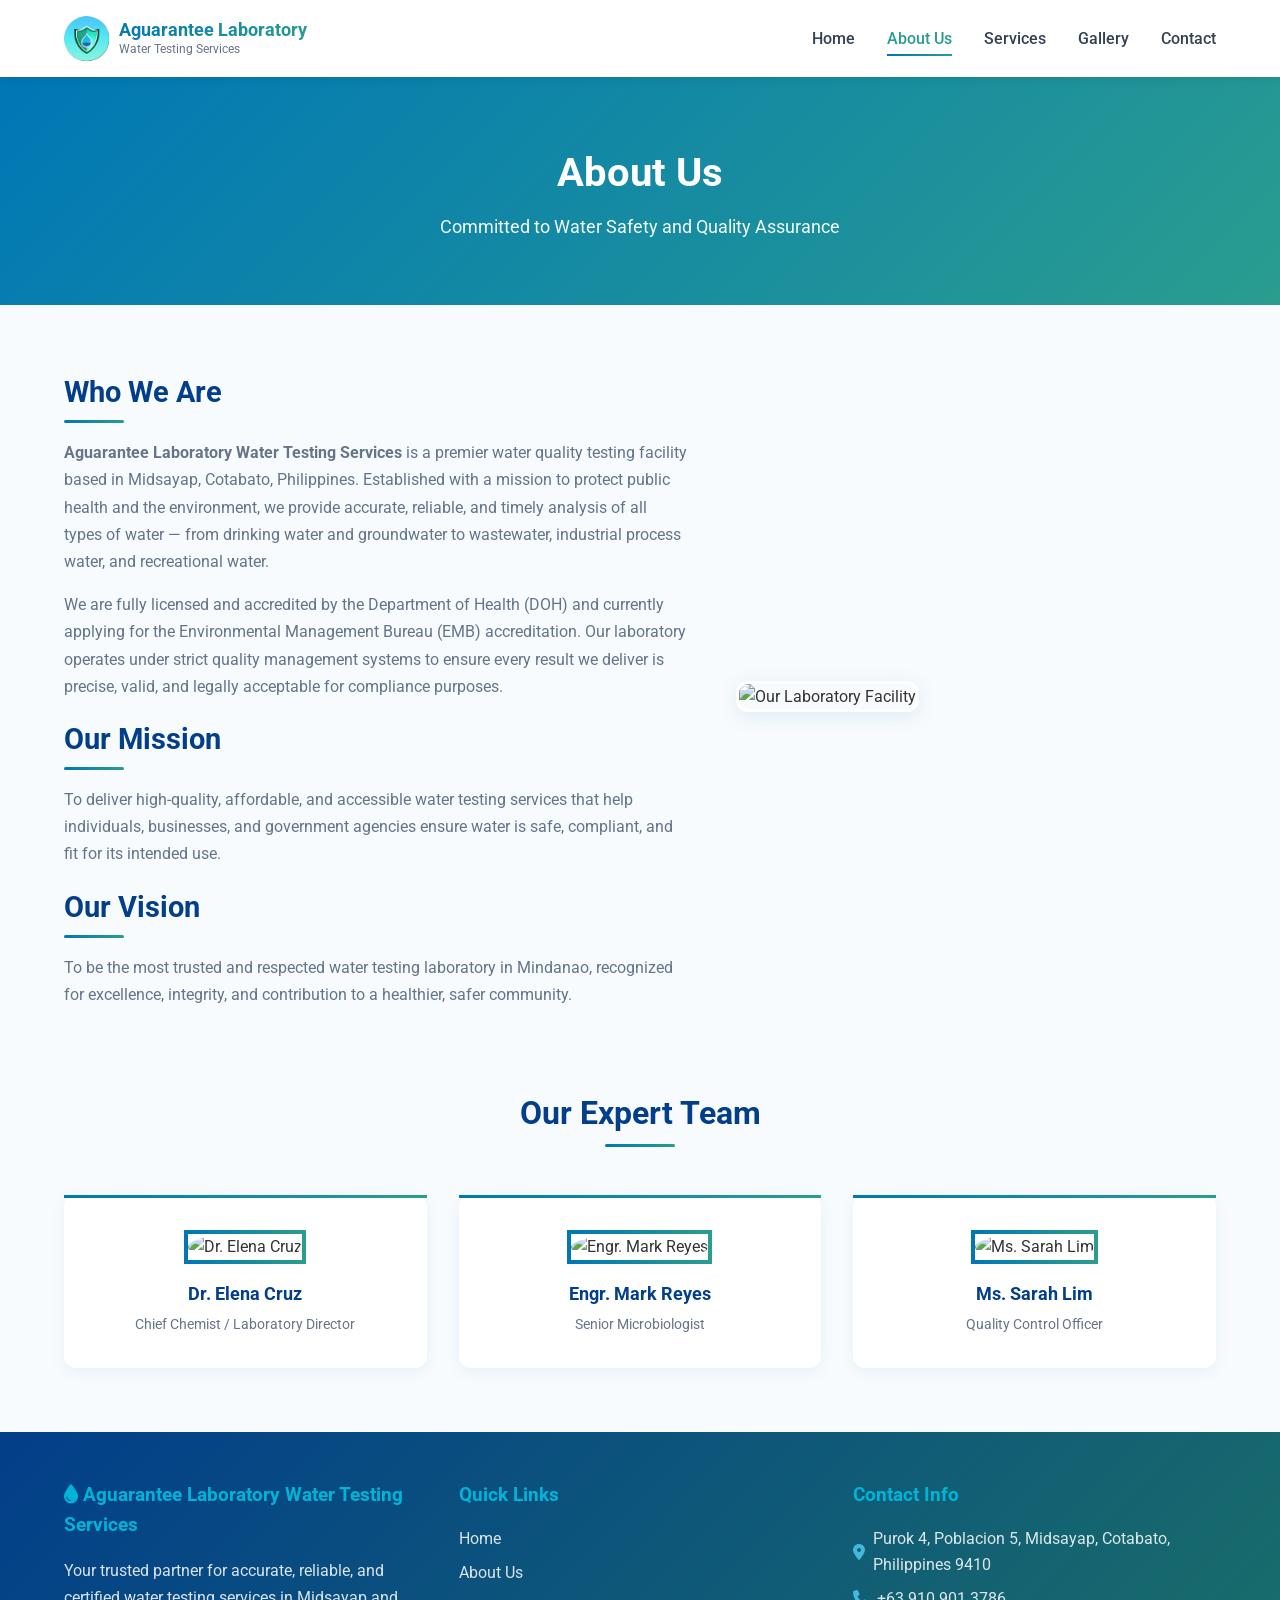
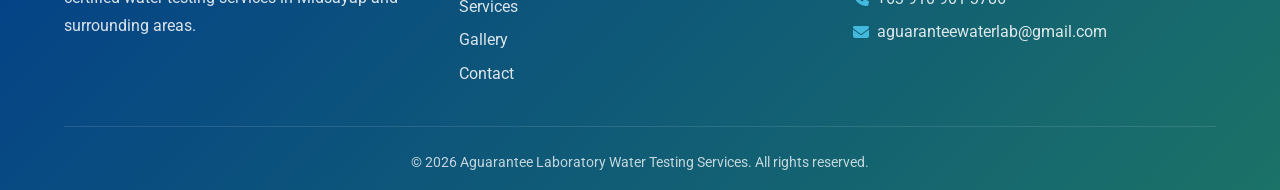
==== about.html @ 8070e8ae "Update about.html" ====
<!DOCTYPE html>
<html lang="en">
<head>
    <meta charset="UTF-8">
    <meta name="viewport" content="width=device-width, initial-scale=1.0">
    <title>About Us | Aguarantee Laboratory</title>
    <link rel="stylesheet" href="style.css">
    <link href="https://fonts.googleapis.com/css2?family=Roboto:wght@300;400;500;700&display=swap" rel="stylesheet">
    <link rel="stylesheet" href="https://cdnjs.cloudflare.com/ajax/libs/font-awesome/6.4.0/css/all.min.css">
    <style>
        /* ===== EXTRA STYLING TO MATCH BLUE + GREEN THEME ===== */
        .about-content {
            padding: 4rem 0;
            background: #f8fbfd;
        }
        .about-grid {
            display: grid;
            grid-template-columns: 1.3fr 1fr;
            gap: 3rem;
            align-items: center;
            margin-bottom: 4rem;
        }
        .about-text h2 {
            font-size: 1.8rem;
            color: var(--dark-blue);
            margin-bottom: 1rem;
            position: relative;
            padding-bottom: 0.5rem;
        }
        .about-text h2::after {
            content: '';
            position: absolute;
            bottom: 0;
            left: 0;
            width: 60px;
            height: 3px;
            background: linear-gradient(to right, var(--primary-blue), var(--green));
            border-radius: 2px;
        }
        .about-text p {
            color: var(--gray);
            margin-bottom: 1rem;
            line-height: 1.7;
            font-size: 1rem;
        }
        .about-image img {
            width: 100%;
            border-radius: 12px;
            box-shadow: 0 4px 20px rgba(0, 119, 182, 0.12);
            border: 3px solid white;
        }
        .section-title {
            text-align: center;
            font-size: 2rem;
            color: var(--dark-blue);
            margin-bottom: 3rem;
            position: relative;
            padding-bottom: 0.5rem;
        }
        .section-title::after {
            content: '';
            position: absolute;
            bottom: 0;
            left: 50%;
            transform: translateX(-50%);
            width: 70px;
            height: 3px;
            background: linear-gradient(to right, var(--primary-blue), var(--green));
            border-radius: 2px;
        }
        .team-grid {
            display: grid;
            grid-template-columns: repeat(auto-fit, minmax(220px, 1fr));
            gap: 2rem;
        }
        .team-member {
            background: white;
            padding: 2rem;
            border-radius: 12px;
            text-align: center;
            box-shadow: 0 4px 15px rgba(0, 119, 182, 0.08);
            border-top: 3px solid;
            border-image: linear-gradient(to right, var(--primary-blue), var(--green)) 1;
            transition: all 0.3s ease;
        }
        .team-member:hover {
            transform: translateY(-5px);
            box-shadow: 0 8px 20px rgba(42, 157, 143, 0.15);
        }
        .team-member img {
            width: 120px;
            height: 120px;
            border-radius: 50%;
            object-fit: cover;
            border: 4px solid;
            border-image: linear-gradient(to right, var(--primary-blue), var(--green)) 1;
            margin-bottom: 1rem;
        }
        .team-member h3 {
            color: var(--dark-blue);
            font-size: 1.1rem;
            margin-bottom: 0.3rem;
        }
        .team-member p {
            color: var(--gray);
            font-size: 0.9rem;
        }
        .mt-5 {
            margin-top: 3rem;
        }
        /* Responsive */
        @media (max-width: 992px) {
            .about-grid {
                grid-template-columns: 1fr;
            }
        }
    </style>
</head>
<body>
    <!-- Navigation -->
    <nav class="navbar">
        <div class="container">
            <!-- ✅ LOGO: IMAGE + TEXT SIDE-BY-SIDE | FIXED SIZE & ALIGNMENT -->
            <div class="logo">
                <a href="index.html" style="display: flex; align-items: center; text-decoration: none; gap: 10px;">
                    <!-- LOGO IMAGE -->
                    <img 
                        src="images/logo.png" 
                        alt="Aguarantee Laboratory" 
                        style="
                            height: 45px !important; 
                            width: auto !important; 
                            max-width: 110px !important; 
                            object-fit: contain !important; 
                            background: transparent !important; 
                            mix-blend-mode: multiply !important;
                            display: block !important;
                        "
                    >
            
                    <!-- COMPANY NAME -->
                    <div style="display: flex; flex-direction: column; line-height: 1.2;">
                        <h1 style="
                            font-size: 1.1rem; 
                            font-weight: 700; 
                            background: linear-gradient(135deg, var(--primary-blue), var(--green));
                            -webkit-background-clip: text;
                            -webkit-text-fill-color: transparent;
                            background-clip: text;
                            margin: 0; 
                            padding: 0;
                            white-space: nowrap;
                        ">
                            Aguarantee Laboratory
                        </h1>
                        <p style="
                            font-size: 0.78rem; 
                            color: var(--gray); 
                            margin: 0; 
                            padding: 0;
                            white-space: nowrap;
                        ">
                            Water Testing Services
                        </p>
                    </div>
                </a>
            </div>

            <ul class="nav-links">
                <li><a href="index.html">Home</a></li>
                <li><a href="about.html" class="active">About Us</a></li>
                <li><a href="services.html">Services</a></li>
                <li><a href="gallery.html">Gallery</a></li>
                <li><a href="contact.html">Contact</a></li>
            </ul>

            <div class="menu-toggle" id="mobile-menu">
                <i class="fas fa-bars"></i>
            </div>
        </div>
    </nav>

    <!-- Page Header -->
    <section class="page-header">
        <div class="container">
            <h1>About Us</h1>
            <p>Committed to Water Safety and Quality Assurance</p>
        </div>
    </section>

    <!-- About Content -->
    <section class="about-content">
        <div class="container">
            <div class="about-grid">
                <div class="about-text">
                    <h2>Who We Are</h2>
                    <p><strong>Aguarantee Laboratory Water Testing Services</strong> is a premier water quality testing facility based in Midsayap, Cotabato, Philippines. Established with a mission to protect public health and the environment, we provide accurate, reliable, and timely analysis of all types of water — from drinking water and groundwater to wastewater, industrial process water, and recreational water.</p>
                    
                    <p>We are fully licensed and accredited by the Department of Health (DOH) and currently applying for the Environmental Management Bureau (EMB) accreditation. Our laboratory operates under strict quality management systems to ensure every result we deliver is precise, valid, and legally acceptable for compliance purposes.</p>

                    <h2>Our Mission</h2>
                    <p>To deliver high-quality, affordable, and accessible water testing services that help individuals, businesses, and government agencies ensure water is safe, compliant, and fit for its intended use.</p>

                    <h2>Our Vision</h2>
                    <p>To be the most trusted and respected water testing laboratory in Mindanao, recognized for excellence, integrity, and contribution to a healthier, safer community.</p>
                </div>
                <div class="about-image">
                    <img src="https://images.unsplash.com/photo-1581091226825-a6a2a5aee158?ixlib=rb-4.0.3&auto=format&fit=crop&w=600&q=80" alt="Our Laboratory Facility" loading="lazy">
                </div>
            </div>

            <div class="team-section mt-5">
                <h2 class="section-title">Our Expert Team</h2>
                <div class="team-grid">
                    <div class="team-member">
                        <img src="https://images.unsplash.com/photo-1556157384-52f1b3100c47?ixlib=rb-4.0.3&auto=format&fit=crop&w=300&q=80" alt="Dr. Elena Cruz" loading="lazy">
                        <h3>Dr. Elena Cruz</h3>
                        <p>Chief Chemist / Laboratory Director</p>
                    </div>
                    <div class="team-member">
                        <img src="https://images.unsplash.com/photo-1507003211169-0a1dd7228f2d?ixlib=rb-4.0.3&auto=format&fit=crop&w=300&q=80" alt="Engr. Mark Reyes" loading="lazy">
                        <h3>Engr. Mark Reyes</h3>
                        <p>Senior Microbiologist</p>
                    </div>
                    <div class="team-member">
                        <img src="https://images.unsplash.com/photo-1573497019940-1c28c88b4f3e?ixlib=rb-4.0.3&auto=format&fit=crop&w=300&q=80" alt="Ms. Sarah Lim" loading="lazy">
                        <h3>Ms. Sarah Lim</h3>
                        <p>Quality Control Officer</p>
                    </div>
                </div>
            </div>
        </div>
    </section>

   <!-- Footer -->
    <footer class="footer">
        <div class="container">
            <div class="footer-grid">
                <div class="footer-about">
                    <h3><i class="fas fa-tint"></i> Aguarantee Laboratory Water Testing Services</h3>
                    <p>Your trusted partner for accurate, reliable, and certified water testing services in Midsayap and surrounding areas.</p>
                </div>
                <div class="footer-links">
                    <h4>Quick Links</h4>
                    <ul>
                        <li><a href="index.html">Home</a></li>
                        <li><a href="about.html" class="active">About Us</a></li>
                        <li><a href="services.html">Services</a></li>
                        <li><a href="gallery.html">Gallery</a></li>
                        <li><a href="contact.html">Contact</a></li>
                    </ul>
                </div>
                <div class="footer-contact">
                    <h4>Contact Info</h4>
                    <p><i class="fas fa-map-marker-alt"></i> Purok 4, Poblacion 5, Midsayap, Cotabato, Philippines 9410</p>
                    <p><i class="fas fa-phone"></i> +63 910 901 3786</p>
                    <p><i class="fas fa-envelope"></i> aguaranteewaterlab@gmail.com</p>
                </div>
            </div>
            <div class="copyright">
                <p>&copy; 2026 Aguarantee Laboratory Water Testing Services. All rights reserved.</p>
            </div>
        </div>
    </footer>

    <script src="script.js"></script>
</body>
</html>
---- style.css ----
/* ===== GLOBAL RESET & BASE ===== */
* {
    margin: 0;
    padding: 0;
    box-sizing: border-box;
    font-family: 'Roboto', sans-serif;
}

body {
    color: #333;
    line-height: 1.6;
    background-color: #f8fbfd;
}

a {
    text-decoration: none;
    color: inherit;
}

ul {
    list-style: none;
}

img {
    max-width: 100%;
    height: auto;
}

.container {
    width: 90%;
    max-width: 1200px;
    margin: 0 auto;
}

/* ===== COLOR THEME: BLUE + GREEN ===== */
:root {
    --primary-blue: #0077B6;    /* Main blue - deep water */
    --light-blue: #00B4D8;      /* Light blue - bright water */
    --dark-blue: #023E8A;       /* Dark blue - header/footer */
    --green: #2A9D8F;           /* Main green - safety/quality */
    --light-green: #4CC9F0;     /* Light green-blue mix */
    --pale-green: #E6F9F5;      /* Very light green background */
    --white: #ffffff;
    --light-gray: #f1f5f9;
    --gray: #64748b;
    --dark-gray: #334155;
}

/* ===== BUTTONS ===== */
.btn {
    display: inline-block;
    padding: 12px 24px;
    border-radius: 6px;
    font-weight: 500;
    text-align: center;
    transition: all 0.3s ease;
    border: none;
    cursor: pointer;
    font-size: 1rem;
}

.btn-primary {
    background: linear-gradient(135deg, var(--primary-blue), var(--green));
    color: var(--white);
}

.btn-primary:hover {
    background: linear-gradient(135deg, var(--dark-blue), #21867a);
    transform: translateY(-2px);
    box-shadow: 0 4px 12px rgba(0, 119, 182, 0.2);
}

.w-100 {
    width: 100%;
}

/* ===== NAVBAR ===== */
.navbar {
    background-color: var(--white);
    box-shadow: 0 2px 10px rgba(0, 0, 0, 0.08);
    position: sticky;
    top: 0;
    z-index: 999;
    padding: 1rem 0;
    transition: all 0.3s ease;
}

.navbar.sticky {
    position: fixed;
    top: 0;
    left: 0;
    right: 0;
    background: rgba(255, 255, 255, 0.95);
    backdrop-filter: blur(10px);
    animation: slideDown 0.3s forwards;
}

@keyframes slideDown {
    from { transform: translateY(-100%); }
    to { transform: translateY(0); }
}

.navbar .container {
    display: flex;
    justify-content: space-between;
    align-items: center;
}

/* ✅ LOGO: IMAGE + TEXT SIDE-BY-SIDE (FIXED) */
.logo {
    display: flex !important;
    align-items: center !important;
}

.logo a {
    display: flex;
    align-items: center;
    text-decoration: none;
    gap: 10px;
}

.logo-img {
    height: 40px !important;
    width: auto !important;
    max-width: 100px !important;
    object-fit: contain !important;
    background: transparent !important;
    mix-blend-mode: multiply !important;
    display: block !important;
}

.logo-text {
    display: flex;
    flex-direction: column;
    line-height: 1.2;
}

.logo-text h1 {
    font-size: 1.1rem;
    font-weight: 700;
    background: linear-gradient(135deg, var(--primary-blue), var(--green));
    -webkit-background-clip: text;
    -webkit-text-fill-color: transparent;
    background-clip: text;
    margin: 0;
    white-space: nowrap;
}

.logo-text p {
    font-size: 0.78rem;
    color: var(--gray);
    margin: 0;
    white-space: nowrap;
}

.nav-links {
    display: flex;
    gap: 2rem;
    align-items: center;
    transition: all 0.3s ease;
}

.nav-links a {
    color: var(--dark-gray);
    font-weight: 500;
    padding: 0.5rem 0;
    position: relative;
    transition: color 0.3s ease;
}

.nav-links a:hover,
.nav-links a.active {
    color: var(--green);
}

.nav-links a::after {
    content: '';
    position: absolute;
    bottom: 0;
    left: 0;
    width: 0%;
    height: 2px;
    background: linear-gradient(to right, var(--primary-blue), var(--green));
    transition: width 0.3s ease;
}

.nav-links a:hover::after,
.nav-links a.active::after {
    width: 100%;
}

.menu-toggle {
    display: none;
    font-size: 1.5rem;
    color: var(--primary-blue);
    cursor: pointer;
}

/* ===== PAGE HEADER ===== */
.page-header {
    background: linear-gradient(135deg, var(--primary-blue), var(--green));
    color: var(--white);
    padding: 4rem 0;
    text-align: center;
}

.page-header h1 {
    font-size: 2.5rem;
    margin-bottom: 0.5rem;
    font-weight: 700;
}

.page-header p {
    font-size: 1.1rem;
    opacity: 0.95;
    max-width: 700px;
    margin: 0 auto;
}

/* ===== CONTACT SECTION ===== */
.contact-content {
    padding: 4rem 0;
}

.contact-grid {
    display: grid;
    grid-template-columns: 1fr 1.3fr;
    gap: 3rem;
    align-items: start;
}

/* Contact Info */
.contact-info h2 {
    font-size: 1.8rem;
    color: var(--dark-blue);
    margin-bottom: 2rem;
    position: relative;
    padding-bottom: 0.5rem;
}

.contact-info h2::after {
    content: '';
    position: absolute;
    bottom: 0;
    left: 0;
    width: 60px;
    height: 3px;
    background: linear-gradient(to right, var(--primary-blue), var(--green));
    border-radius: 2px;
}

.info-item {
    display: flex;
    align-items: flex-start;
    gap: 1rem;
    margin-bottom: 1.5rem;
    padding: 1rem;
    border-radius: 8px;
    background-color: var(--white);
    box-shadow: 0 2px 8px rgba(0,0,0,0.05);
    transition: transform 0.3s ease;
}

.info-item:hover {
    transform: translateX(5px);
    box-shadow: 0 4px 12px rgba(42, 157, 143, 0.12);
}

.info-item i {
    font-size: 1.3rem;
    color: var(--green);
    margin-top: 0.2rem;
}

.info-item h4 {
    font-size: 1rem;
    color: var(--dark-blue);
    margin-bottom: 0.2rem;
}

.info-item p {
    color: var(--gray);
    font-size: 0.95rem;
}

.social-links {
    display: flex;
    gap: 1rem;
    margin-top: 2rem;
}

.social-links a {
    display: flex;
    align-items: center;
    justify-content: center;
    width: 40px;
    height: 40px;
    border-radius: 50%;
    background: linear-gradient(135deg, var(--primary-blue), var(--green));
    color: var(--white);
    font-size: 1.1rem;
    transition: all 0.3s ease;
}

.social-links a:hover {
    transform: scale(1.1);
    box-shadow: 0 4px 12px rgba(0, 119, 182, 0.25);
}

/* Contact Form */
.contact-form {
    background-color: var(--white);
    padding: 2rem;
    border-radius: 12px;
    box-shadow: 0 4px 20px rgba(0, 119, 182, 0.08);
    border-top: 4px solid;
    border-image: linear-gradient(to right, var(--primary-blue), var(--green)) 1;
}

.contact-form h2 {
    font-size: 1.8rem;
    color: var(--dark-blue);
    margin-bottom: 1.5rem;
    position: relative;
    padding-bottom: 0.5rem;
}

.contact-form h2::after {
    content: '';
    position: absolute;
    bottom: 0;
    left: 0;
    width: 60px;
    height: 3px;
    background: linear-gradient(to right, var(--primary-blue), var(--green));
    border-radius: 2px;
}

.form-group {
    margin-bottom: 1.2rem;
}

.form-group label {
    display: block;
    margin-bottom: 0.5rem;
    font-weight: 500;
    color: var(--dark-gray);
}

.form-group input,
.form-group textarea {
    width: 100%;
    padding: 0.85rem 1rem;
    border: 1px solid #e2e8f0;
    border-radius: 6px;
    font-size: 1rem;
    transition: all 0.3s ease;
    background-color: #fcfefe;
}

.form-group input:focus,
.form-group textarea:focus {
    outline: none;
    border-color: var(--light-blue);
    box-shadow: 0 0 0 3px rgba(0, 180, 216, 0.1);
    background-color: var(--white);
}

/* ===== MAP SECTION ===== */
.map-container {
    margin: 4rem 0;
}

.map-container h2 {
    font-size: 1.8rem;
    color: var(--dark-blue);
    margin-bottom: 1.5rem;
    text-align: center;
    position: relative;
    padding-bottom: 0.5rem;
}

.map-container h2::after {
    content: '';
    position: absolute;
    bottom: 0;
    left: 50%;
    transform: translateX(-50%);
    width: 80px;
    height: 3px;
    background: linear-gradient(to right, var(--primary-blue), var(--green));
    border-radius: 2px;
}

.map-wrapper {
    border-radius: 12px;
    overflow: hidden;
    box-shadow: 0 4px 20px rgba(0, 119, 182, 0.12);
    height: 450px;
    border: 3px solid var(--white);
}

/* ===== FOOTER ===== */
.footer {
    background: linear-gradient(135deg, var(--dark-blue), #1b7267);
    color: var(--white);
    padding: 3rem 0 1rem;
}

.footer-grid {
    display: grid;
    grid-template-columns: repeat(auto-fit, minmax(250px, 1fr));
    gap: 2rem;
    margin-bottom: 2rem;
}

.footer-about h3,
.footer-links h4,
.footer-contact h4 {
    font-size: 1.2rem;
    margin-bottom: 1rem;
    color: var(--light-blue);
}

.footer-about p {
    opacity: 0.85;
    line-height: 1.7;
}

.footer-links ul li {
    margin-bottom: 0.5rem;
}

.footer-links a {
    opacity: 0.85;
    transition: all 0.3s ease;
}

.footer-links a:hover {
    opacity: 1;
    color: var(--light-green);
    padding-left: 5px;
}

.footer-contact p {
    display: flex;
    align-items: center;
    gap: 0.5rem;
    opacity: 0.85;
    margin-bottom: 0.5rem;
}

.footer-contact i {
    color: var(--light-green);
}

.copyright {
    text-align: center;
    padding-top: 1.5rem;
    border-top: 1px solid rgba(255,255,255,0.15);
    opacity: 0.75;
    font-size: 0.9rem;
}

/* ===== MOBILE RESPONSIVE ===== */
@media (max-width: 992px) {
    .contact-grid {
        grid-template-columns: 1fr;
    }

    .page-header h1 {
        font-size: 2rem;
    }
}

@media (max-width: 768px) {
    .nav-links {
        position: absolute;
        top: 70px;
        left: 0;
        right: 0;
        background: var(--white);
        flex-direction: column;
        gap: 1rem;
        padding: 1.5rem 0;
        box-shadow: 0 5px 10px rgba(0,0,0,0.1);
        transform: translateY(-150%);
        opacity: 0;
        pointer-events: none;
    }

    .nav-links.active {
        transform: translateY(0);
        opacity: 1;
        pointer-events: auto;
    }

    .menu-toggle {
        display: block;
    }

    .logo-img {
        height: 34px !important;
        max-width: 80px !important;
    }
    .logo-text h1 {
        font-size: 0.95rem !important;
    }
    .logo-text p {
        font-size: 0.7rem !important;
    }

    .page-header {
        padding: 2.5rem 0;
    }

    .page-header h1 {
        font-size: 1.6rem;
    }

    .map-wrapper {
        height: 300px;
    }
}
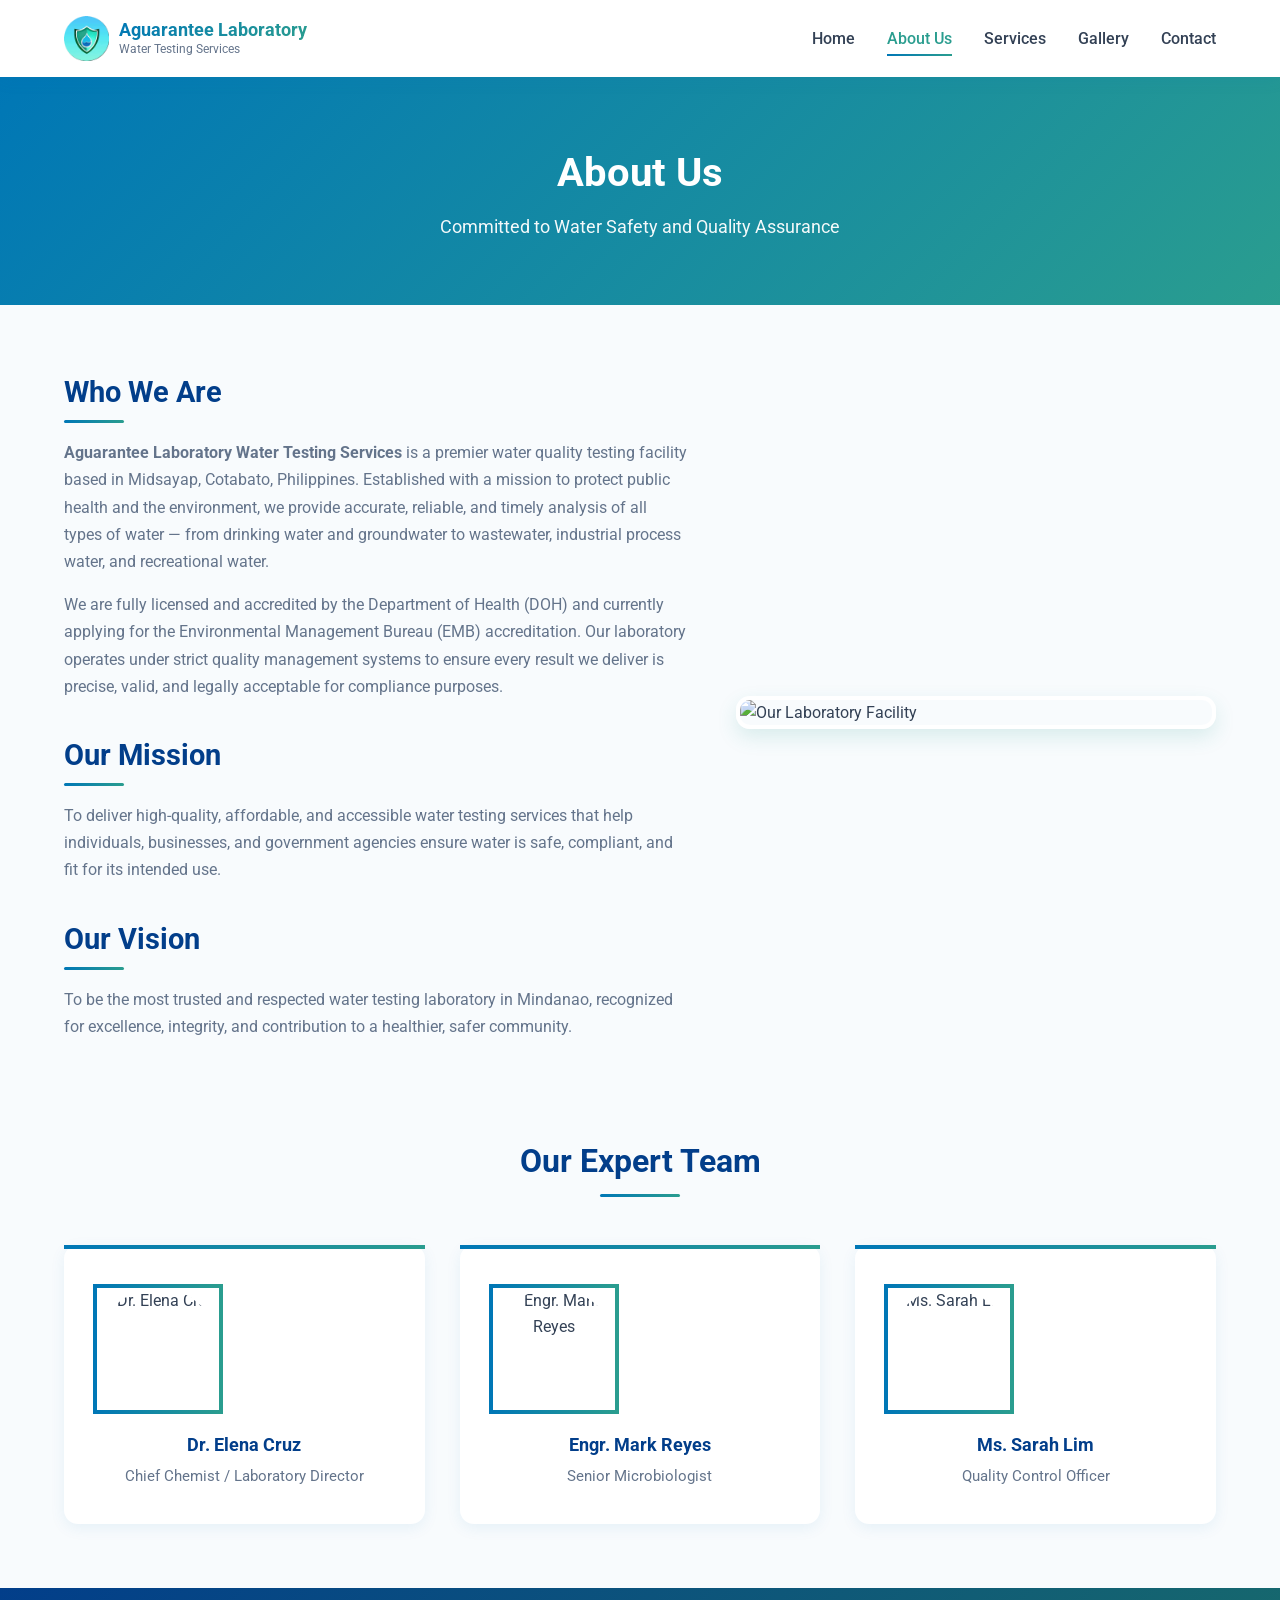
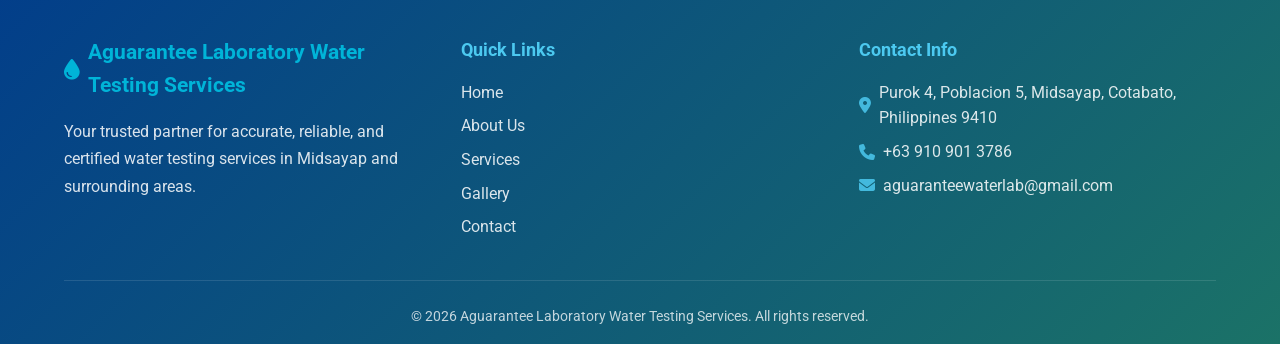
==== commit 861dd1f1: "Update about.html" ====
--- a/about.html
+++ b/about.html
@@ -8,24 +8,173 @@
     <link href="https://fonts.googleapis.com/css2?family=Roboto:wght@300;400;500;700&display=swap" rel="stylesheet">
     <link rel="stylesheet" href="https://cdnjs.cloudflare.com/ajax/libs/font-awesome/6.4.0/css/all.min.css">
     <style>
-        /* ===== EXTRA STYLING TO MATCH BLUE + GREEN THEME ===== */
+        /* ===== GLOBAL VARIABLES - BLUE + GREEN THEME ===== */
+        :root {
+            --primary-blue: #0077B6;
+            --light-blue: #00B4D8;
+            --dark-blue: #023E8A;
+            --green: #2A9D8F;
+            --light-green: #4CC9F0;
+            --pale-green: #E6F9F5;
+            --white: #ffffff;
+            --light-gray: #f8fbfd;
+            --gray: #64748b;
+            --dark-gray: #334155;
+            --shadow: 0 4px 15px rgba(0, 119, 182, 0.08);
+            --shadow-hover: 0 8px 20px rgba(42, 157, 143, 0.15);
+        }
+
+        /* ===== GLOBAL RESET ===== */
+        * {
+            margin: 0;
+            padding: 0;
+            box-sizing: border-box;
+        }
+        body {
+            font-family: 'Roboto', sans-serif;
+            color: var(--dark-gray);
+            line-height: 1.6;
+            background-color: var(--light-gray);
+        }
+        .container {
+            width: 90%;
+            max-width: 1200px;
+            margin: 0 auto;
+        }
+        a { text-decoration: none; color: inherit; }
+        ul { list-style: none; }
+        img { max-width: 100%; height: auto; display: block; }
+
+        /* ===== NAVBAR ===== */
+        .navbar {
+            background: var(--white);
+            box-shadow: var(--shadow);
+            position: sticky;
+            top: 0;
+            z-index: 999;
+            padding: 1rem 0;
+        }
+        .navbar .container {
+            display: flex;
+            justify-content: space-between;
+            align-items: center;
+        }
+
+        /* ✅ LOGO: PERFECT SIDE-BY-SIDE LAYOUT */
+        .logo a {
+            display: flex;
+            align-items: center;
+            gap: 10px;
+            text-decoration: none;
+        }
+        .logo-img {
+            height: 45px !important;
+            width: auto !important;
+            max-width: 110px !important;
+            object-fit: contain !important;
+            background: transparent !important;
+            mix-blend-mode: multiply !important;
+            display: block !important;
+        }
+        .logo-text {
+            display: flex;
+            flex-direction: column;
+            line-height: 1.2;
+        }
+        .logo-text h1 {
+            font-size: 1.1rem;
+            font-weight: 700;
+            background: linear-gradient(135deg, var(--primary-blue), var(--green));
+            -webkit-background-clip: text;
+            -webkit-text-fill-color: transparent;
+            background-clip: text;
+            margin: 0;
+            white-space: nowrap;
+        }
+        .logo-text p {
+            font-size: 0.78rem;
+            color: var(--gray);
+            margin: 0;
+            white-space: nowrap;
+        }
+
+        .nav-links {
+            display: flex;
+            gap: 2rem;
+            align-items: center;
+        }
+        .nav-links a {
+            font-weight: 500;
+            padding: 0.5rem 0;
+            position: relative;
+            transition: color 0.3s ease;
+            color: var(--dark-gray);
+        }
+        .nav-links a:hover,
+        .nav-links a.active {
+            color: var(--green);
+        }
+        .nav-links a::after {
+            content: '';
+            position: absolute;
+            bottom: 0;
+            left: 0;
+            width: 0%;
+            height: 2px;
+            background: linear-gradient(to right, var(--primary-blue), var(--green));
+            transition: width 0.3s ease;
+        }
+        .nav-links a:hover::after,
+        .nav-links a.active::after {
+            width: 100%;
+        }
+        .menu-toggle {
+            display: none;
+            font-size: 1.5rem;
+            color: var(--primary-blue);
+            cursor: pointer;
+        }
+
+        /* ===== PAGE HEADER ===== */
+        .page-header {
+            background: linear-gradient(135deg, var(--primary-blue), var(--green));
+            color: var(--white);
+            padding: 4rem 0;
+            text-align: center;
+        }
+        .page-header h1 {
+            font-size: 2.5rem;
+            margin-bottom: 0.5rem;
+            font-weight: 700;
+        }
+        .page-header p {
+            font-size: 1.1rem;
+            opacity: 0.95;
+            max-width: 700px;
+            margin: 0 auto;
+        }
+
+        /* ===== ABOUT CONTENT ===== */
         .about-content {
             padding: 4rem 0;
-            background: #f8fbfd;
+            background: var(--light-gray);
         }
         .about-grid {
             display: grid;
             grid-template-columns: 1.3fr 1fr;
             gap: 3rem;
             align-items: center;
-            margin-bottom: 4rem;
+            margin-bottom: 5rem;
         }
         .about-text h2 {
             font-size: 1.8rem;
             color: var(--dark-blue);
-            margin-bottom: 1rem;
+            margin: 2rem 0 1rem;
             position: relative;
             padding-bottom: 0.5rem;
+        }
+        .about-text h2:first-child {
+            margin-top: 0;
         }
         .about-text h2::after {
             content: '';
@@ -45,17 +194,19 @@
         }
         .about-image img {
             width: 100%;
-            border-radius: 12px;
-            box-shadow: 0 4px 20px rgba(0, 119, 182, 0.12);
-            border: 3px solid white;
-        }
+            border-radius: 14px;
+            box-shadow: var(--shadow-hover);
+            border: 4px solid var(--white);
+        }
+
+        /* ===== TEAM SECTION ===== */
         .section-title {
             text-align: center;
             font-size: 2rem;
             color: var(--dark-blue);
             margin-bottom: 3rem;
             position: relative;
-            padding-bottom: 0.5rem;
+            padding-bottom: 0.6rem;
         }
         .section-title::after {
             content: '';
@@ -63,33 +214,33 @@
             bottom: 0;
             left: 50%;
             transform: translateX(-50%);
-            width: 70px;
+            width: 80px;
             height: 3px;
             background: linear-gradient(to right, var(--primary-blue), var(--green));
             border-radius: 2px;
         }
         .team-grid {
             display: grid;
-            grid-template-columns: repeat(auto-fit, minmax(220px, 1fr));
-            gap: 2rem;
+            grid-template-columns: repeat(auto-fit, minmax(240px, 1fr));
+            gap: 2.2rem;
         }
         .team-member {
-            background: white;
-            padding: 2rem;
-            border-radius: 12px;
+            background: var(--white);
+            padding: 2.2rem 1.8rem;
+            border-radius: 14px;
             text-align: center;
-            box-shadow: 0 4px 15px rgba(0, 119, 182, 0.08);
-            border-top: 3px solid;
+            box-shadow: var(--shadow);
+            border-top: 4px solid;
             border-image: linear-gradient(to right, var(--primary-blue), var(--green)) 1;
             transition: all 0.3s ease;
         }
         .team-member:hover {
-            transform: translateY(-5px);
-            box-shadow: 0 8px 20px rgba(42, 157, 143, 0.15);
+            transform: translateY(-6px);
+            box-shadow: var(--shadow-hover);
         }
         .team-member img {
-            width: 120px;
-            height: 120px;
+            width: 130px;
+            height: 130px;
             border-radius: 50%;
             object-fit: cover;
             border: 4px solid;
@@ -98,21 +249,99 @@
         }
         .team-member h3 {
             color: var(--dark-blue);
-            font-size: 1.1rem;
+            font-size: 1.15rem;
             margin-bottom: 0.3rem;
         }
         .team-member p {
             color: var(--gray);
-            font-size: 0.9rem;
+            font-size: 0.95rem;
         }
         .mt-5 {
             margin-top: 3rem;
         }
-        /* Responsive */
+
+        /* ===== FOOTER ===== */
+        .footer {
+            background: linear-gradient(135deg, var(--dark-blue), #1b7267);
+            color: var(--white);
+            padding: 3rem 0 1rem;
+        }
+        .footer-grid {
+            display: grid;
+            grid-template-columns: repeat(auto-fit, minmax(260px, 1fr));
+            gap: 2.5rem;
+            margin-bottom: 2rem;
+        }
+        .footer-about h3 {
+            font-size: 1.3rem;
+            margin-bottom: 1rem;
+            color: var(--light-blue);
+            display: flex;
+            align-items: center;
+            gap: 0.5rem;
+        }
+        .footer-about p {
+            opacity: 0.85;
+            line-height: 1.7;
+        }
+        .footer-links h4, .footer-contact h4 {
+            font-size: 1.1rem;
+            margin-bottom: 1rem;
+            color: var(--light-green);
+        }
+        .footer-links ul li {
+            margin-bottom: 0.5rem;
+        }
+        .footer-links a {
+            opacity: 0.85;
+            transition: all 0.3s ease;
+        }
+        .footer-links a:hover {
+            opacity: 1;
+            color: var(--light-green);
+            padding-left: 5px;
+        }
+        .footer-contact p {
+            display: flex;
+            align-items: center;
+            gap: 0.5rem;
+            opacity: 0.85;
+            margin-bottom: 0.5rem;
+        }
+        .footer-contact i {
+            color: var(--light-green);
+        }
+        .copyright {
+            text-align: center;
+            padding-top: 1.5rem;
+            border-top: 1px solid rgba(255,255,255,0.15);
+            opacity: 0.75;
+            font-size: 0.9rem;
+        }
+
+        /* ===== RESPONSIVE ===== */
         @media (max-width: 992px) {
             .about-grid {
                 grid-template-columns: 1fr;
+                gap: 2rem;
             }
+        }
+        @media (max-width: 768px) {
+            .nav-links {
+                position: absolute;
+                top: 70px;
+                left: 0;
+                right: 0;
+                background: var(--white);
+                flex-direction: column;
+                gap: 1rem;
+                padding: 1.5rem 0;
+                box-shadow: var(--shadow);
+                display: none;
+            }
+            .nav-links.active { display: flex; }
+            .menu-toggle { display: block; }
+            .page-header h1 { font-size: 1.8rem; }
         }
     </style>
 </head>
@@ -120,48 +349,17 @@
     <!-- Navigation -->
     <nav class="navbar">
         <div class="container">
-            <!-- ✅ LOGO: IMAGE + TEXT SIDE-BY-SIDE | FIXED SIZE & ALIGNMENT -->
+            <!-- ✅ LOGO: IMAGE + TEXT SIDE-BY-SIDE | PERFECT -->
             <div class="logo">
-                <a href="index.html" style="display: flex; align-items: center; text-decoration: none; gap: 10px;">
-                    <!-- LOGO IMAGE -->
+                <a href="index.html">
                     <img 
                         src="images/logo.png" 
                         alt="Aguarantee Laboratory" 
-                        style="
-                            height: 45px !important; 
-                            width: auto !important; 
-                            max-width: 110px !important; 
-                            object-fit: contain !important; 
-                            background: transparent !important; 
-                            mix-blend-mode: multiply !important;
-                            display: block !important;
-                        "
+                        class="logo-img"
                     >
-            
-                    <!-- COMPANY NAME -->
-                    <div style="display: flex; flex-direction: column; line-height: 1.2;">
-                        <h1 style="
-                            font-size: 1.1rem; 
-                            font-weight: 700; 
-                            background: linear-gradient(135deg, var(--primary-blue), var(--green));
-                            -webkit-background-clip: text;
-                            -webkit-text-fill-color: transparent;
-                            background-clip: text;
-                            margin: 0; 
-                            padding: 0;
-                            white-space: nowrap;
-                        ">
-                            Aguarantee Laboratory
-                        </h1>
-                        <p style="
-                            font-size: 0.78rem; 
-                            color: var(--gray); 
-                            margin: 0; 
-                            padding: 0;
-                            white-space: nowrap;
-                        ">
-                            Water Testing Services
-                        </p>
+                    <div class="logo-text">
+                        <h1>Aguarantee Laboratory</h1>
+                        <p>Water Testing Services</p>
                     </div>
                 </a>
             </div>
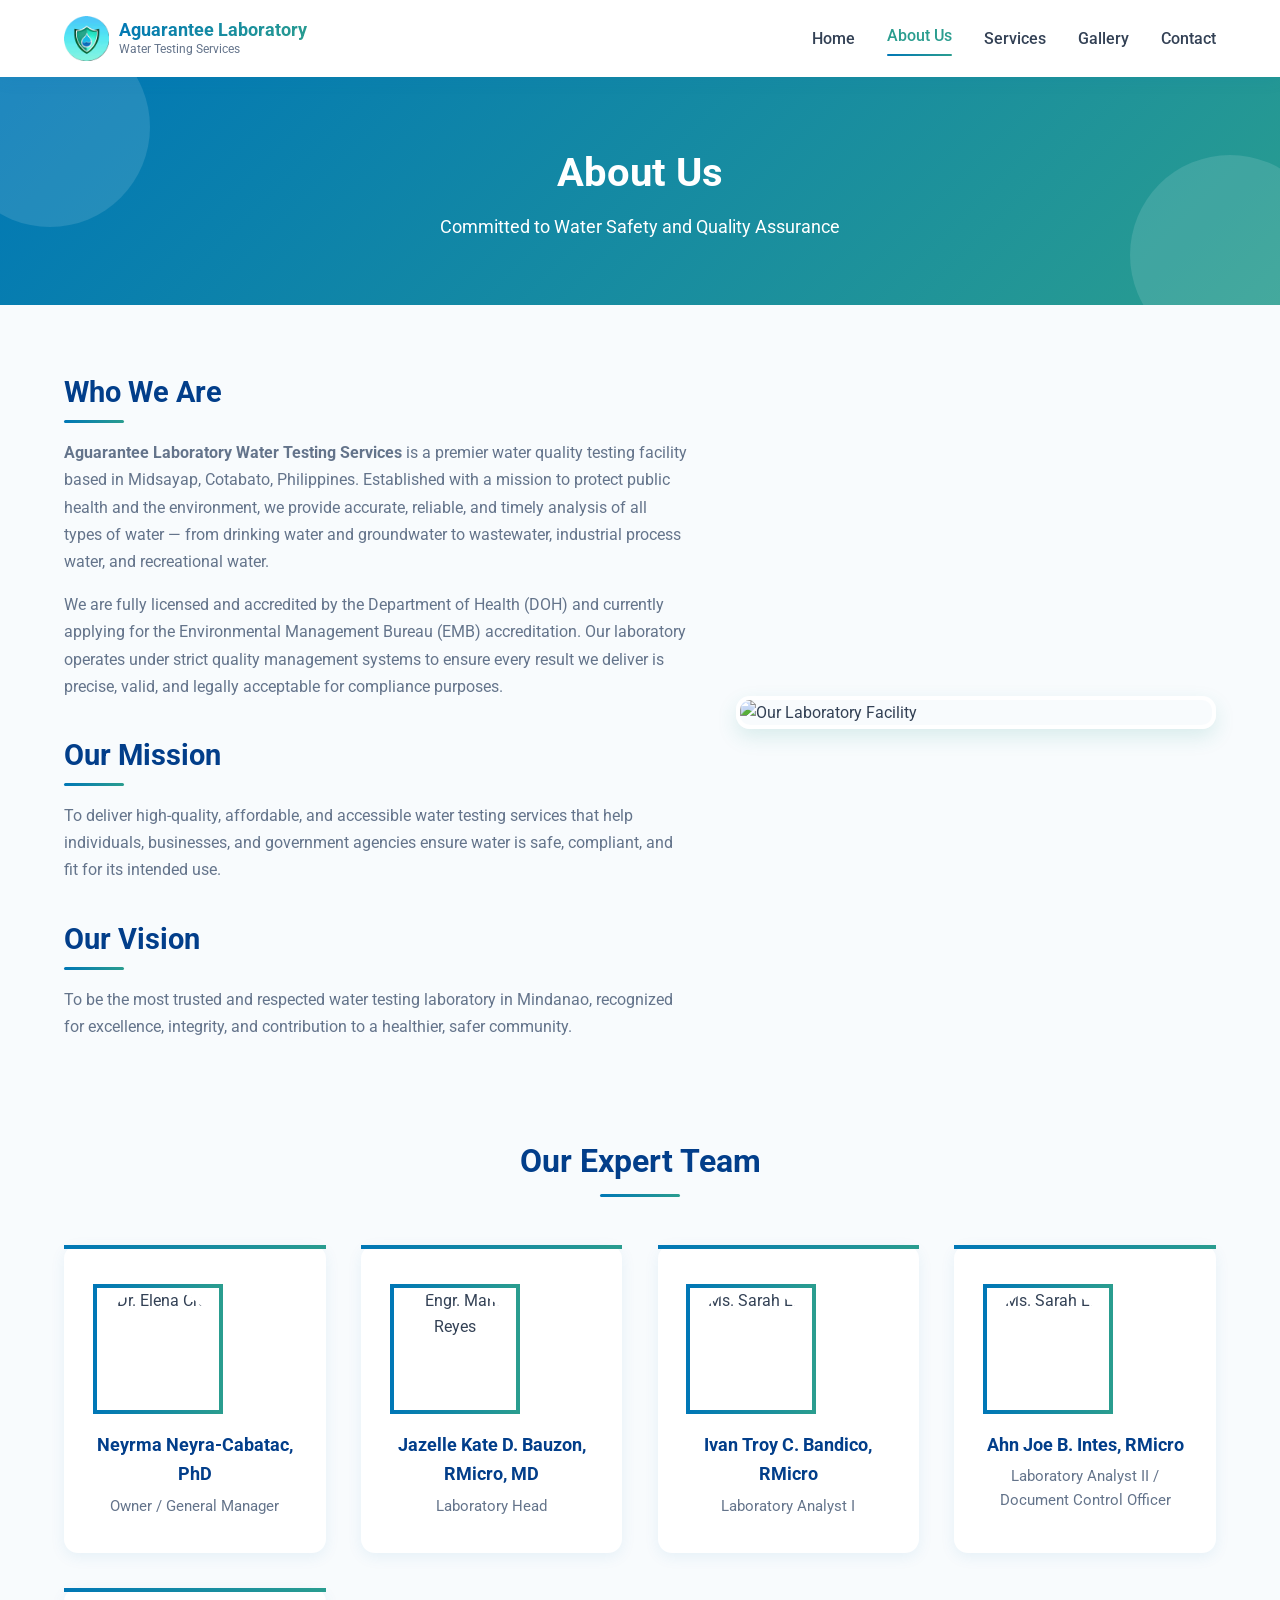
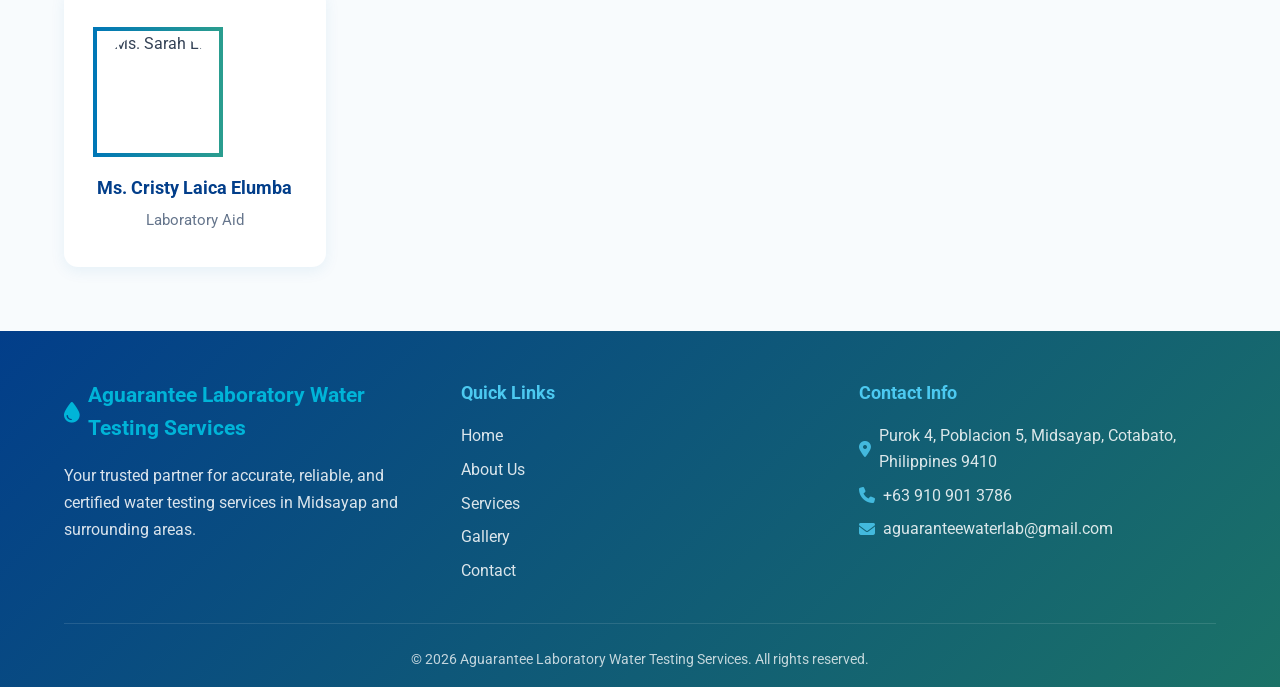
==== commit 71bd663d: "Update about.html" ====
--- a/about.html
+++ b/about.html
@@ -412,18 +412,28 @@
                 <div class="team-grid">
                     <div class="team-member">
                         <img src="https://images.unsplash.com/photo-1556157384-52f1b3100c47?ixlib=rb-4.0.3&auto=format&fit=crop&w=300&q=80" alt="Dr. Elena Cruz" loading="lazy">
-                        <h3>Dr. Elena Cruz</h3>
-                        <p>Chief Chemist / Laboratory Director</p>
+                        <h3>Neyrma Neyra-Cabatac, PhD</h3>
+                        <p>Owner / General Manager</p>
                     </div>
                     <div class="team-member">
                         <img src="https://images.unsplash.com/photo-1507003211169-0a1dd7228f2d?ixlib=rb-4.0.3&auto=format&fit=crop&w=300&q=80" alt="Engr. Mark Reyes" loading="lazy">
-                        <h3>Engr. Mark Reyes</h3>
-                        <p>Senior Microbiologist</p>
+                        <h3>Jazelle Kate D. Bauzon, RMicro, MD</h3>
+                        <p>Laboratory Head</p>
                     </div>
                     <div class="team-member">
                         <img src="https://images.unsplash.com/photo-1573497019940-1c28c88b4f3e?ixlib=rb-4.0.3&auto=format&fit=crop&w=300&q=80" alt="Ms. Sarah Lim" loading="lazy">
-                        <h3>Ms. Sarah Lim</h3>
-                        <p>Quality Control Officer</p>
+                        <h3>Ivan Troy C. Bandico, RMicro</h3>
+                        <p>Laboratory Analyst I</p>
+                    </div>
+                    <div class="team-member">
+                        <img src="https://images.unsplash.com/photo-1573497019940-1c28c88b4f3e?ixlib=rb-4.0.3&auto=format&fit=crop&w=300&q=80" alt="Ms. Sarah Lim" loading="lazy">
+                        <h3>Ahn Joe B. Intes, RMicro</h3>
+                        <p>Laboratory Analyst II / Document Control Officer</p>
+                    </div>
+                    <div class="team-member">
+                        <img src="https://images.unsplash.com/photo-1573497019940-1c28c88b4f3e?ixlib=rb-4.0.3&auto=format&fit=crop&w=300&q=80" alt="Ms. Sarah Lim" loading="lazy">
+                        <h3>Ms. Cristy Laica Elumba</h3>
+                        <p>Laboratory Aid</p>
                     </div>
                 </div>
             </div>
--- a/style.css
+++ b/style.css
@@ -1,140 +1,200 @@
+/* ==============================================
+   AGUARANTEE LABORATORY - MAIN STYLE & ANIMATIONS
+   Blue-Green Theme | Smooth Modern Animations
+============================================== */
+
+/* ===== GLOBAL VARIABLES ===== */
+:root {
+    --primary-blue: #0077B6;
+    --light-blue: #00B4D8;
+    --dark-blue: #023E8A;
+    --green: #2A9D8F;
+    --light-green: #4CC9F0;
+    --pale-green: #E6F9F5;
+    --white: #ffffff;
+    --light-gray: #f8fbfd;
+    --gray: #64748b;
+    --dark-gray: #334155;
+    --shadow: 0 4px 15px rgba(0, 119, 182, 0.08);
+    --shadow-hover: 0 8px 20px rgba(42, 157, 143, 0.15);
+    --transition: all 0.4s cubic-bezier(0.4, 0, 0.2, 1);
+}
+
 /* ===== GLOBAL RESET & BASE ===== */
 * {
     margin: 0;
     padding: 0;
     box-sizing: border-box;
+}
+body {
     font-family: 'Roboto', sans-serif;
-}
-
-body {
-    color: #333;
+    color: var(--dark-gray);
     line-height: 1.6;
-    background-color: #f8fbfd;
-}
-
-a {
-    text-decoration: none;
-    color: inherit;
-}
-
-ul {
-    list-style: none;
-}
-
-img {
-    max-width: 100%;
-    height: auto;
-}
-
+    background-color: var(--light-gray);
+    overflow-x: hidden;
+}
 .container {
     width: 90%;
     max-width: 1200px;
     margin: 0 auto;
 }
-
-/* ===== COLOR THEME: BLUE + GREEN ===== */
-:root {
-    --primary-blue: #0077B6;    /* Main blue - deep water */
-    --light-blue: #00B4D8;      /* Light blue - bright water */
-    --dark-blue: #023E8A;       /* Dark blue - header/footer */
-    --green: #2A9D8F;           /* Main green - safety/quality */
-    --light-green: #4CC9F0;     /* Light green-blue mix */
-    --pale-green: #E6F9F5;      /* Very light green background */
-    --white: #ffffff;
-    --light-gray: #f1f5f9;
-    --gray: #64748b;
-    --dark-gray: #334155;
-}
+a { text-decoration: none; color: inherit; }
+ul { list-style: none; }
+img { max-width: 100%; height: auto; display: block; }
+
+/* ===== UTILITY CLASSES ===== */
+.text-center { text-align: center; }
+.mt-5 { margin-top: 3rem; }
+.mb-5 { margin-bottom: 3rem; }
+
+/* ==============================================
+   KEYFRAME ANIMATIONS (REUSABLE)
+============================================== */
+
+/* Entrance Animations */
+@keyframes slideDown {
+    from { transform: translateY(-100%); opacity: 0; }
+    to { transform: translateY(0); opacity: 1; }
+}
+
+@keyframes slideUp {
+    from { transform: translateY(40px); opacity: 0; }
+    to { transform: translateY(0); opacity: 1; }
+}
+
+@keyframes slideInLeft {
+    from { transform: translateX(-50px); opacity: 0; }
+    to { transform: translateX(0); opacity: 1; }
+}
+
+@keyframes slideInRight {
+    from { transform: translateX(50px); opacity: 0; }
+    to { transform: translateX(0); opacity: 1; }
+}
+
+@keyframes fadeIn {
+    from { opacity: 0; }
+    to { opacity: 1; }
+}
+
+@keyframes scaleIn {
+    from { transform: scale(0.9); opacity: 0; }
+    to { transform: scale(1); opacity: 1; }
+}
+
+/* Continuous / Hover Animations */
+@keyframes float {
+    0%, 100% { transform: translateY(0) rotate(0); }
+    50% { transform: translateY(-15px) rotate(2deg); }
+}
+
+@keyframes pulse {
+    0%, 100% { transform: scale(1); }
+    50% { transform: scale(1.05); }
+}
+
+@keyframes rotate {
+    from { transform: rotate(0deg); }
+    to { transform: rotate(360deg); }
+}
+
+@keyframes shimmer {
+    0% { left: -100%; }
+    100% { left: 100%; }
+}
+
+@keyframes wave {
+    0%, 100% { clip-path: polygon(0% 45%, 15% 44%, 32% 50%, 54% 60%, 70% 61%, 84% 59%, 100% 52%, 100% 100%, 0% 100%); }
+    50% { clip-path: polygon(0% 60%, 16% 65%, 34% 66%, 51% 62%, 67% 50%, 84% 45%, 100% 46%, 100% 100%, 0% 100%); }
+}
+
+/* ==============================================
+   COMPONENT STYLES + ANIMATIONS
+============================================== */
 
 /* ===== BUTTONS ===== */
 .btn {
     display: inline-block;
-    padding: 12px 24px;
-    border-radius: 6px;
+    padding: 12px 28px;
+    border-radius: 8px;
     font-weight: 500;
     text-align: center;
-    transition: all 0.3s ease;
+    transition: var(--transition);
     border: none;
     cursor: pointer;
     font-size: 1rem;
-}
-
+    position: relative;
+    overflow: hidden;
+}
 .btn-primary {
     background: linear-gradient(135deg, var(--primary-blue), var(--green));
     color: var(--white);
-}
-
+    box-shadow: 0 4px 12px rgba(0, 119, 182, 0.2);
+}
 .btn-primary:hover {
-    background: linear-gradient(135deg, var(--dark-blue), #21867a);
-    transform: translateY(-2px);
-    box-shadow: 0 4px 12px rgba(0, 119, 182, 0.2);
-}
-
-.w-100 {
+    transform: translateY(-5px) scale(1.03);
+    box-shadow: 0 10px 20px rgba(0, 119, 182, 0.25);
+    animation: pulse 1.5s infinite ease-in-out;
+}
+.btn-primary::before {
+    content: '';
+    position: absolute;
+    top: 0;
+    left: -100%;
     width: 100%;
+    height: 100%;
+    background: linear-gradient(90deg, transparent, rgba(255,255,255,0.25), transparent);
+    transition: var(--transition);
+}
+.btn-primary:hover::before {
+    animation: shimmer 0.8s ease-out forwards;
 }
 
 /* ===== NAVBAR ===== */
 .navbar {
-    background-color: var(--white);
-    box-shadow: 0 2px 10px rgba(0, 0, 0, 0.08);
+    background: var(--white);
+    box-shadow: var(--shadow);
     position: sticky;
     top: 0;
     z-index: 999;
     padding: 1rem 0;
-    transition: all 0.3s ease;
-}
-
-.navbar.sticky {
-    position: fixed;
-    top: 0;
-    left: 0;
-    right: 0;
-    background: rgba(255, 255, 255, 0.95);
-    backdrop-filter: blur(10px);
-    animation: slideDown 0.3s forwards;
-}
-
-@keyframes slideDown {
-    from { transform: translateY(-100%); }
-    to { transform: translateY(0); }
-}
-
+    animation: slideDown 0.8s ease-out;
+}
 .navbar .container {
     display: flex;
     justify-content: space-between;
     align-items: center;
 }
 
-/* ✅ LOGO: IMAGE + TEXT SIDE-BY-SIDE (FIXED) */
-.logo {
-    display: flex !important;
-    align-items: center !important;
-}
-
+/* Logo Animation */
 .logo a {
     display: flex;
     align-items: center;
+    gap: 10px;
     text-decoration: none;
-    gap: 10px;
-}
-
+    transition: var(--transition);
+}
+.logo a:hover {
+    transform: scale(1.05);
+}
 .logo-img {
-    height: 40px !important;
+    height: 45px !important;
     width: auto !important;
-    max-width: 100px !important;
+    max-width: 110px !important;
     object-fit: contain !important;
     background: transparent !important;
     mix-blend-mode: multiply !important;
     display: block !important;
-}
-
+    transition: transform 0.6s ease;
+}
+.logo a:hover .logo-img {
+    transform: rotate(6deg) scale(1.1);
+}
 .logo-text {
     display: flex;
     flex-direction: column;
     line-height: 1.2;
 }
-
 .logo-text h1 {
     font-size: 1.1rem;
     font-weight: 700;
@@ -144,35 +204,41 @@
     background-clip: text;
     margin: 0;
     white-space: nowrap;
-}
-
+    transition: letter-spacing 0.4s ease;
+}
+.logo a:hover .logo-text h1 {
+    letter-spacing: 0.6px;
+}
 .logo-text p {
     font-size: 0.78rem;
     color: var(--gray);
     margin: 0;
     white-space: nowrap;
-}
-
+    transition: var(--transition);
+}
+.logo a:hover .logo-text p {
+    color: var(--dark-gray);
+}
+
+/* Navigation Links Animation */
 .nav-links {
     display: flex;
     gap: 2rem;
     align-items: center;
-    transition: all 0.3s ease;
-}
-
+}
 .nav-links a {
-    color: var(--dark-gray);
     font-weight: 500;
     padding: 0.5rem 0;
     position: relative;
-    transition: color 0.3s ease;
-}
-
+    transition: var(--transition);
+    color: var(--dark-gray);
+    display: inline-block;
+}
 .nav-links a:hover,
 .nav-links a.active {
     color: var(--green);
-}
-
+    transform: translateY(-3px);
+}
 .nav-links a::after {
     content: '';
     position: absolute;
@@ -181,19 +247,24 @@
     width: 0%;
     height: 2px;
     background: linear-gradient(to right, var(--primary-blue), var(--green));
-    transition: width 0.3s ease;
-}
-
+    transition: width 0.5s cubic-bezier(0.4, 0, 0.2, 1);
+    border-radius: 2px;
+}
 .nav-links a:hover::after,
 .nav-links a.active::after {
     width: 100%;
 }
 
+/* Mobile Menu */
 .menu-toggle {
     display: none;
     font-size: 1.5rem;
     color: var(--primary-blue);
     cursor: pointer;
+    transition: transform 0.5s ease;
+}
+.menu-toggle:hover {
+    transform: rotate(90deg) scale(1.1);
 }
 
 /* ===== PAGE HEADER ===== */
@@ -202,202 +273,240 @@
     color: var(--white);
     padding: 4rem 0;
     text-align: center;
-}
-
+    position: relative;
+    overflow: hidden;
+}
+/* Floating background elements */
+.page-header::before, 
+.page-header::after,
+.page-header .bubble {
+    content: '';
+    position: absolute;
+    width: 200px;
+    height: 200px;
+    background: rgba(255,255,255,0.12);
+    border-radius: 50%;
+    animation: float 8s infinite ease-in-out;
+    z-index: 0;
+}
+.page-header::before {
+    top: -50px;
+    left: -50px;
+    animation-delay: 0s;
+}
+.page-header::after {
+    bottom: -50px;
+    right: -50px;
+    animation-delay: 4s;
+}
 .page-header h1 {
     font-size: 2.5rem;
     margin-bottom: 0.5rem;
     font-weight: 700;
-}
-
+    animation: slideUp 1s ease-out;
+    position: relative;
+    z-index: 1;
+}
 .page-header p {
     font-size: 1.1rem;
     opacity: 0.95;
     max-width: 700px;
     margin: 0 auto;
-}
-
-/* ===== CONTACT SECTION ===== */
-.contact-content {
+    animation: slideUp 1s ease-out 0.2s both;
+    position: relative;
+    z-index: 1;
+}
+
+/* ===== SERVICES SECTION ===== */
+.services-content {
     padding: 4rem 0;
-}
-
-.contact-grid {
+    background: var(--light-gray);
+}
+.service-detail {
     display: grid;
-    grid-template-columns: 1fr 1.3fr;
-    gap: 3rem;
-    align-items: start;
-}
-
-/* Contact Info */
-.contact-info h2 {
-    font-size: 1.8rem;
+    grid-template-columns: 80px 1fr;
+    gap: 2rem;
+    align-items: flex-start;
+    background: var(--white);
+    padding: 2rem;
+    border-radius: 14px;
+    box-shadow: var(--shadow);
+    border-left: 4px solid;
+    border-image: linear-gradient(to bottom, var(--primary-blue), var(--green)) 1;
+    margin-bottom: 2rem;
+    transition: var(--transition);
+    opacity: 0;
+    transform: translateX(-50px);
+    animation: slideInLeft 0.8s ease-out forwards;
+}
+/* Staggered delay for items */
+.service-detail:nth-child(1) { animation-delay: 0.1s; }
+.service-detail:nth-child(2) { animation-delay: 0.25s; }
+.service-detail:nth-child(3) { animation-delay: 0.4s; }
+.service-detail:nth-child(4) { animation-delay: 0.55s; }
+
+.service-detail:hover {
+    transform: translateX(12px) scale(1.01);
+    box-shadow: var(--shadow-hover);
+}
+.service-detail.reverse {
+    border-left: none;
+    border-right: 4px solid;
+    border-image: linear-gradient(to bottom, var(--primary-blue), var(--green)) 1;
+    direction: rtl;
+    text-align: right;
+    transform: translateX(50px);
+    animation: slideInRight 0.8s ease-out forwards;
+}
+.service-detail.reverse:hover {
+    transform: translateX(-12px) scale(1.01);
+}
+
+/* Service Icon Animation */
+.service-icon {
+    width: 80px;
+    height: 80px;
+    border-radius: 50%;
+    background: linear-gradient(135deg, var(--primary-blue), var(--green));
+    display: flex;
+    align-items: center;
+    justify-content: center;
+    color: var(--white);
+    font-size: 2rem;
+    flex-shrink: 0;
+    transition: var(--transition);
+    position: relative;
+    overflow: hidden;
+}
+.service-icon::before {
+    content: '';
+    position: absolute;
+    inset: 0;
+    background: rgba(255,255,255,0.2);
+    transform: scale(0);
+    transition: var(--transition);
+    border-radius: 50%;
+}
+.service-detail:hover .service-icon::before {
+    transform: scale(1.3);
+}
+.service-detail:hover .service-icon {
+    transform: rotateY(360deg) scale(1.1);
+    box-shadow: 0 0 25px rgba(0, 119, 182, 0.35);
+}
+
+/* Service Text Animation */
+.service-info h2 {
+    font-size: 1.5rem;
     color: var(--dark-blue);
-    margin-bottom: 2rem;
-    position: relative;
-    padding-bottom: 0.5rem;
-}
-
-.contact-info h2::after {
+    margin-bottom: 1rem;
+    transition: color 0.4s ease;
+}
+.service-detail:hover .service-info h2 {
+    color: var(--green);
+}
+.service-info h2::after {
     content: '';
+    display: block;
+    width: 50px;
+    height: 3px;
+    background: linear-gradient(to right, var(--primary-blue), var(--green));
+    border-radius: 2px;
+    margin-top: 0.5rem;
+    transition: width 0.5s ease;
+}
+.service-detail:hover .service-info h2::after {
+    width: 90px;
+}
+.service-detail.reverse .service-info h2::after { margin-left: auto; }
+
+.service-info p {
+    color: var(--gray);
+    margin-bottom: 1rem;
+    line-height: 1.7;
+    font-size: 1rem;
+    transition: transform 0.4s ease;
+}
+.service-detail:hover .service-info p { transform: translateX(6px); }
+
+.service-info ul { padding-left: 1.2rem; }
+.service-detail.reverse .service-info ul { padding-left: 0; padding-right: 1.2rem; }
+
+.service-info ul li {
+    color: var(--gray);
+    margin-bottom: 0.4rem;
+    position: relative;
+    transition: all 0.3s ease;
+    transform: translateX(0);
+}
+.service-info ul li:hover {
+    color: var(--dark-blue);
+    transform: translateX(8px);
+}
+.service-info ul li::before {
+    content: '✓';
+    color: var(--green);
+    font-weight: bold;
+    position: absolute;
+    left: -1.2rem;
+    transition: transform 0.3s ease;
+}
+.service-info ul li:hover::before { transform: scale(1.4); }
+.service-detail.reverse .service-info ul li::before { left: auto; right: -1.2rem; }
+
+/* ===== GALLERY SECTION ===== */
+.gallery-content {
+    padding: 4rem 0;
+    background: var(--light-gray);
+}
+.gallery-grid {
+    display: grid;
+    grid-template-columns: repeat(auto-fit, minmax(320px, 1fr));
+    gap: 2rem;
+}
+.gallery-item {
+    position: relative;
+    border-radius: 14px;
+    overflow: hidden;
+    box-shadow: var(--shadow);
+    border: 4px solid var(--white);
+    transition: var(--transition);
+    background: var(--white);
+    opacity: 0;
+    transform: scale(0.9);
+    animation: scaleIn 0.8s ease-out forwards;
+}
+.gallery-item:nth-child(odd) { animation-delay: 0.2s; }
+.gallery-item:nth-child(even) { animation-delay: 0.4s; }
+
+.gallery-item:hover {
+    transform: translateY(-8px) scale(1.03);
+    box-shadow: var(--shadow-hover);
+}
+.gallery-item img {
+    width: 100%;
+    height: 250px;
+    object-fit: cover;
+    transition: transform 0.7s ease;
+}
+.gallery-item:hover img {
+    transform: scale(1.12) rotate(1deg);
+}
+.gallery-caption {
     position: absolute;
     bottom: 0;
     left: 0;
-    width: 60px;
-    height: 3px;
-    background: linear-gradient(to right, var(--primary-blue), var(--green));
-    border-radius: 2px;
-}
-
-.info-item {
-    display: flex;
-    align-items: flex-start;
-    gap: 1rem;
-    margin-bottom: 1.5rem;
+    right: 0;
     padding: 1rem;
-    border-radius: 8px;
-    background-color: var(--white);
-    box-shadow: 0 2px 8px rgba(0,0,0,0.05);
-    transition: transform 0.3s ease;
-}
-
-.info-item:hover {
-    transform: translateX(5px);
-    box-shadow: 0 4px 12px rgba(42, 157, 143, 0.12);
-}
-
-.info-item i {
-    font-size: 1.3rem;
-    color: var(--green);
-    margin-top: 0.2rem;
-}
-
-.info-item h4 {
-    font-size: 1rem;
-    color: var(--dark-blue);
-    margin-bottom: 0.2rem;
-}
-
-.info-item p {
-    color: var(--gray);
+    background: linear-gradient(to top, rgba(2, 62, 138, 0.85), transparent);
+    color: var(--white);
+    font-weight: 500;
     font-size: 0.95rem;
-}
-
-.social-links {
-    display: flex;
-    gap: 1rem;
-    margin-top: 2rem;
-}
-
-.social-links a {
-    display: flex;
-    align-items: center;
-    justify-content: center;
-    width: 40px;
-    height: 40px;
-    border-radius: 50%;
-    background: linear-gradient(135deg, var(--primary-blue), var(--green));
-    color: var(--white);
-    font-size: 1.1rem;
-    transition: all 0.3s ease;
-}
-
-.social-links a:hover {
-    transform: scale(1.1);
-    box-shadow: 0 4px 12px rgba(0, 119, 182, 0.25);
-}
-
-/* Contact Form */
-.contact-form {
-    background-color: var(--white);
-    padding: 2rem;
-    border-radius: 12px;
-    box-shadow: 0 4px 20px rgba(0, 119, 182, 0.08);
-    border-top: 4px solid;
-    border-image: linear-gradient(to right, var(--primary-blue), var(--green)) 1;
-}
-
-.contact-form h2 {
-    font-size: 1.8rem;
-    color: var(--dark-blue);
-    margin-bottom: 1.5rem;
-    position: relative;
-    padding-bottom: 0.5rem;
-}
-
-.contact-form h2::after {
-    content: '';
-    position: absolute;
-    bottom: 0;
-    left: 0;
-    width: 60px;
-    height: 3px;
-    background: linear-gradient(to right, var(--primary-blue), var(--green));
-    border-radius: 2px;
-}
-
-.form-group {
-    margin-bottom: 1.2rem;
-}
-
-.form-group label {
-    display: block;
-    margin-bottom: 0.5rem;
-    font-weight: 500;
-    color: var(--dark-gray);
-}
-
-.form-group input,
-.form-group textarea {
-    width: 100%;
-    padding: 0.85rem 1rem;
-    border: 1px solid #e2e8f0;
-    border-radius: 6px;
-    font-size: 1rem;
-    transition: all 0.3s ease;
-    background-color: #fcfefe;
-}
-
-.form-group input:focus,
-.form-group textarea:focus {
-    outline: none;
-    border-color: var(--light-blue);
-    box-shadow: 0 0 0 3px rgba(0, 180, 216, 0.1);
-    background-color: var(--white);
-}
-
-/* ===== MAP SECTION ===== */
-.map-container {
-    margin: 4rem 0;
-}
-
-.map-container h2 {
-    font-size: 1.8rem;
-    color: var(--dark-blue);
-    margin-bottom: 1.5rem;
-    text-align: center;
-    position: relative;
-    padding-bottom: 0.5rem;
-}
-
-.map-container h2::after {
-    content: '';
-    position: absolute;
-    bottom: 0;
-    left: 50%;
-    transform: translateX(-50%);
-    width: 80px;
-    height: 3px;
-    background: linear-gradient(to right, var(--primary-blue), var(--green));
-    border-radius: 2px;
-}
-
-.map-wrapper {
-    border-radius: 12px;
-    overflow: hidden;
-    box-shadow: 0 4px 20px rgba(0, 119, 182, 0.12);
-    height: 450px;
-    border: 3px solid var(--white);
+    transform: translateY(100%);
+    transition: transform 0.5s ease;
+}
+.gallery-item:hover .gallery-caption {
+    transform: translateY(0);
 }
 
 /* ===== FOOTER ===== */
@@ -405,37 +514,45 @@
     background: linear-gradient(135deg, var(--dark-blue), #1b7267);
     color: var(--white);
     padding: 3rem 0 1rem;
-}
-
+    animation: fadeIn 1.2s ease-out;
+}
 .footer-grid {
     display: grid;
-    grid-template-columns: repeat(auto-fit, minmax(250px, 1fr));
-    gap: 2rem;
+    grid-template-columns: repeat(auto-fit, minmax(260px, 1fr));
+    gap: 2.5rem;
     margin-bottom: 2rem;
 }
-
-.footer-about h3,
-.footer-links h4,
-.footer-contact h4 {
-    font-size: 1.2rem;
+.footer-about h3 {
+    font-size: 1.3rem;
     margin-bottom: 1rem;
     color: var(--light-blue);
-}
-
+    display: flex;
+    align-items: center;
+    gap: 0.5rem;
+    transition: transform 0.3s ease;
+}
+.footer-about h3:hover { transform: translateX(5px); }
 .footer-about p {
     opacity: 0.85;
     line-height: 1.7;
-}
-
+    transition: opacity 0.3s ease;
+}
+.footer-about p:hover { opacity: 1; }
+
+.footer-links h4, .footer-contact h4 {
+    font-size: 1.1rem;
+    margin-bottom: 1rem;
+    color: var(--light-green);
+}
 .footer-links ul li {
     margin-bottom: 0.5rem;
-}
-
+    transition: transform 0.3s ease;
+}
+.footer-links ul li:hover { transform: translateX(5px); }
 .footer-links a {
     opacity: 0.85;
     transition: all 0.3s ease;
 }
-
 .footer-links a:hover {
     opacity: 1;
     color: var(--light-green);
@@ -448,11 +565,17 @@
     gap: 0.5rem;
     opacity: 0.85;
     margin-bottom: 0.5rem;
-}
-
+    transition: all 0.3s ease;
+}
+.footer-contact p:hover {
+    opacity: 1;
+    transform: translateX(5px);
+}
 .footer-contact i {
     color: var(--light-green);
-}
+    transition: transform 0.3s ease;
+}
+.footer-contact p:hover i { transform: scale(1.2); }
 
 .copyright {
     text-align: center;
@@ -460,19 +583,11 @@
     border-top: 1px solid rgba(255,255,255,0.15);
     opacity: 0.75;
     font-size: 0.9rem;
-}
-
-/* ===== MOBILE RESPONSIVE ===== */
-@media (max-width: 992px) {
-    .contact-grid {
-        grid-template-columns: 1fr;
-    }
-
-    .page-header h1 {
-        font-size: 2rem;
-    }
-}
-
+    transition: opacity 0.3s ease;
+}
+.copyright:hover { opacity: 1; }
+
+/* ===== RESPONSIVE ===== */
 @media (max-width: 768px) {
     .nav-links {
         position: absolute;
@@ -483,42 +598,24 @@
         flex-direction: column;
         gap: 1rem;
         padding: 1.5rem 0;
-        box-shadow: 0 5px 10px rgba(0,0,0,0.1);
-        transform: translateY(-150%);
-        opacity: 0;
-        pointer-events: none;
+        box-shadow: var(--shadow);
+        display: none;
+        animation: fadeIn 0.5s ease-out;
     }
-
-    .nav-links.active {
-        transform: translateY(0);
-        opacity: 1;
-        pointer-events: auto;
+    .nav-links.active { display: flex; }
+    .menu-toggle { display: block; }
+    .page-header h1 { font-size: 1.8rem; }
+    
+    .service-detail, .service-detail.reverse {
+        grid-template-columns: 1fr;
+        text-align: center;
+        direction: ltr;
+        border-left: 4px solid;
+        border-right: none;
+        border-image: linear-gradient(to bottom, var(--primary-blue), var(--green)) 1;
+        transform: translateX(0);
+        animation: slideUp 0.8s ease-out forwards;
     }
-
-    .menu-toggle {
-        display: block;
-    }
-
-    .logo-img {
-        height: 34px !important;
-        max-width: 80px !important;
-    }
-    .logo-text h1 {
-        font-size: 0.95rem !important;
-    }
-    .logo-text p {
-        font-size: 0.7rem !important;
-    }
-
-    .page-header {
-        padding: 2.5rem 0;
-    }
-
-    .page-header h1 {
-        font-size: 1.6rem;
-    }
-
-    .map-wrapper {
-        height: 300px;
-    }
-}
+    .service-icon { margin: 0 auto; }
+    .gallery-grid { grid-template-columns: 1fr; }
+}
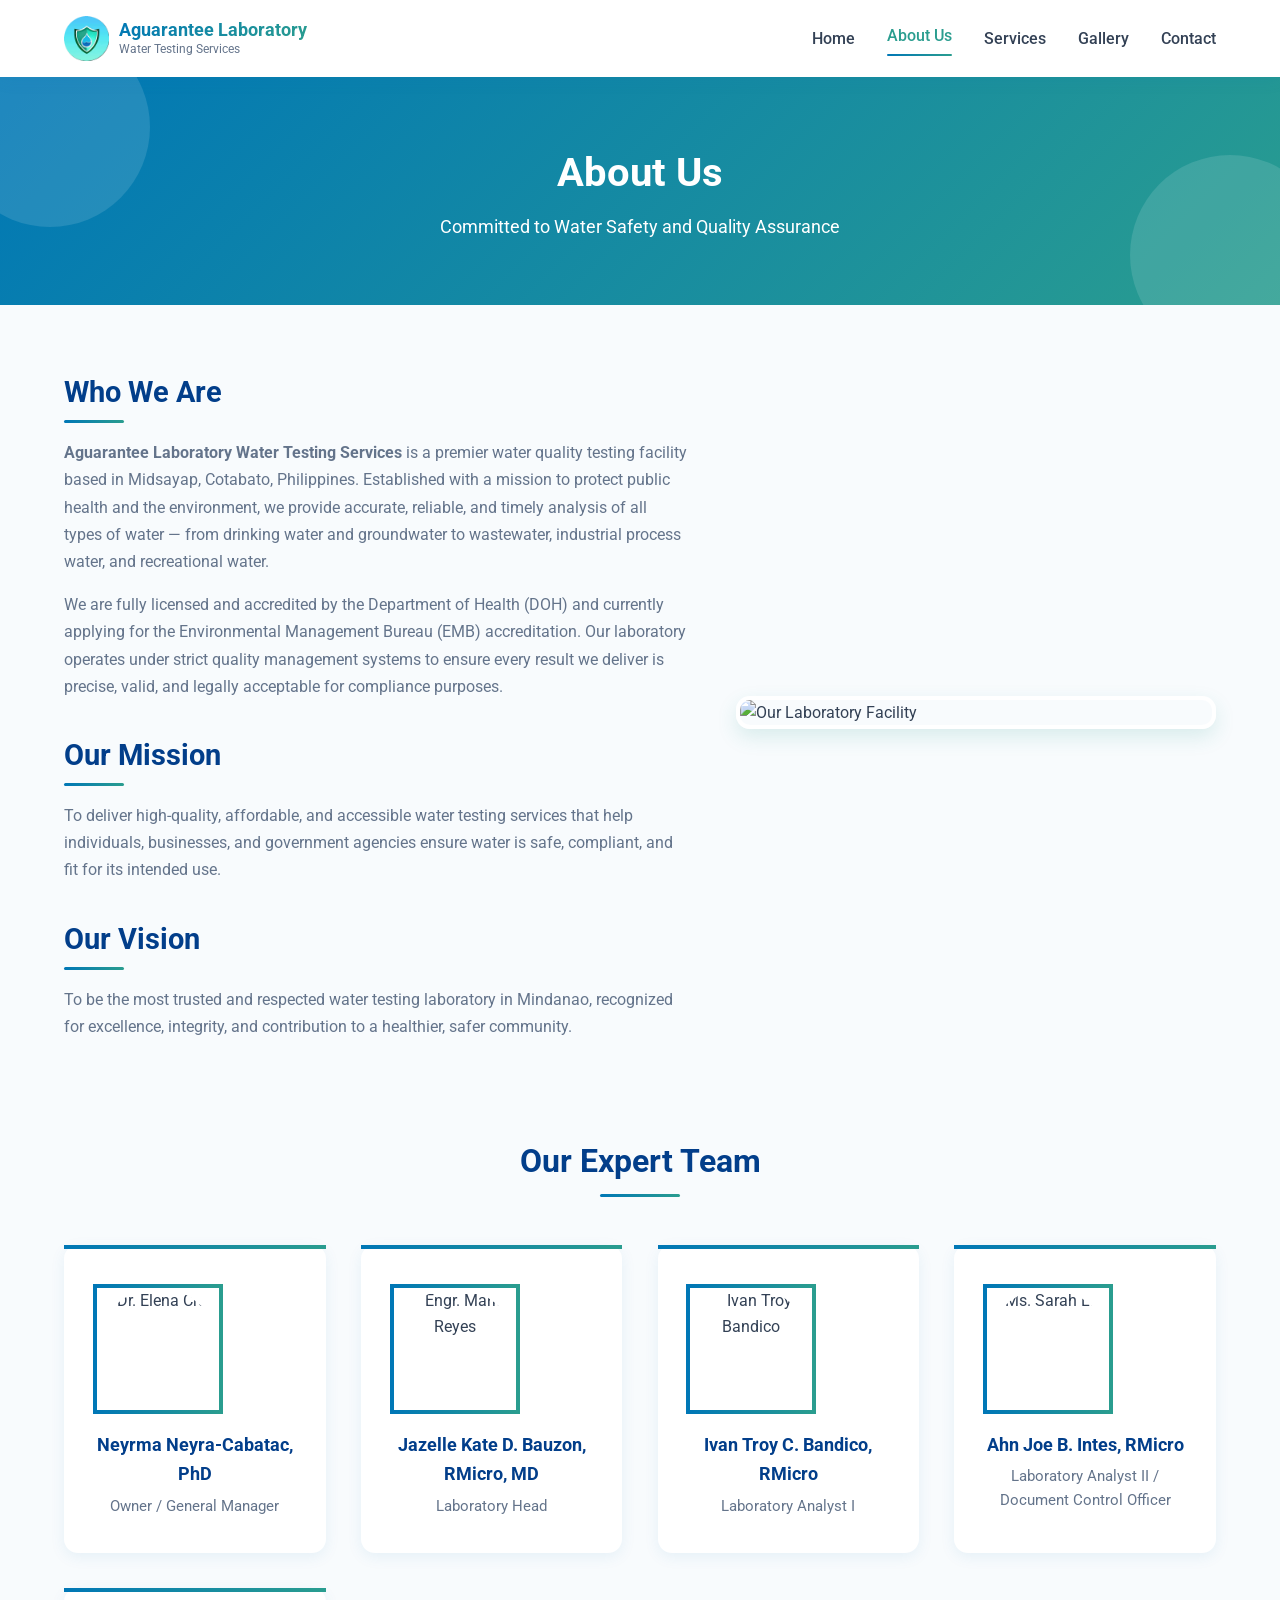
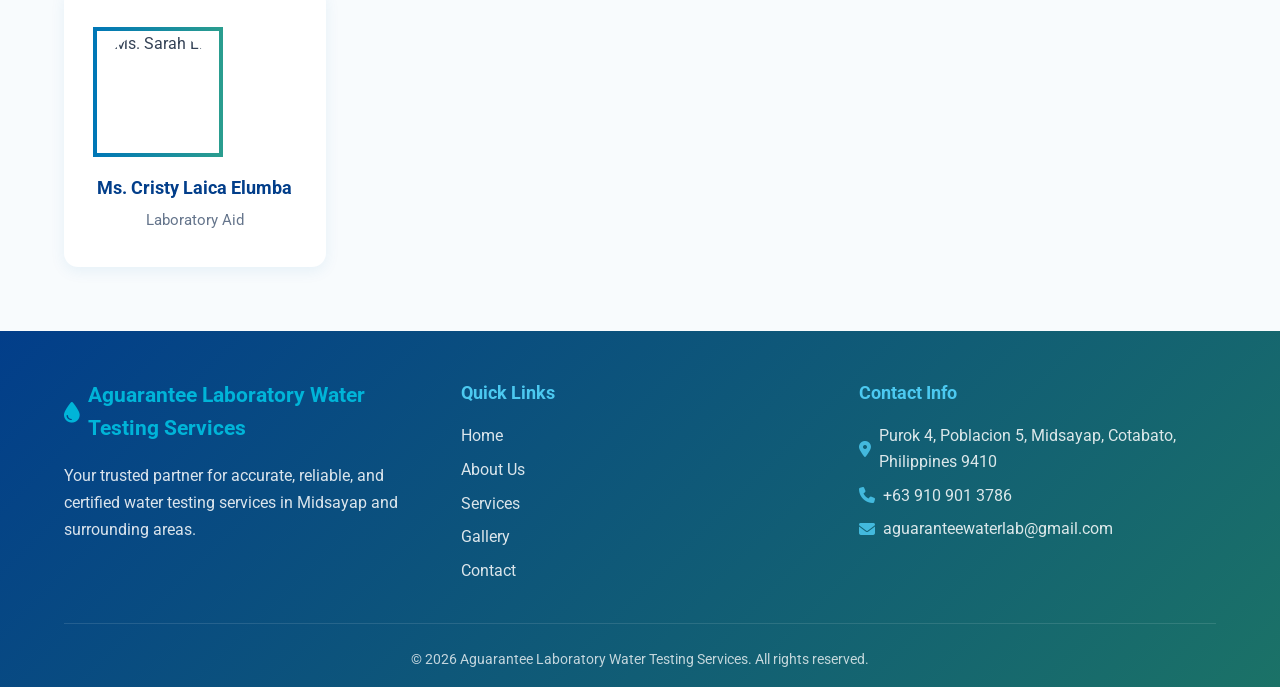
==== commit 6225aa2d: "Update about.html" ====
--- a/about.html
+++ b/about.html
@@ -421,7 +421,7 @@
                         <p>Laboratory Head</p>
                     </div>
                     <div class="team-member">
-                        <img src="https://images.unsplash.com/photo-1573497019940-1c28c88b4f3e?ixlib=rb-4.0.3&auto=format&fit=crop&w=300&q=80" alt="Ms. Sarah Lim" loading="lazy">
+                        <img src="pictures/Ivan Troy Bandico.jpg&auto=format&fit=crop&w=300&q=80" alt="Ivan Troy Bandico" loading="lazy">
                         <h3>Ivan Troy C. Bandico, RMicro</h3>
                         <p>Laboratory Analyst I</p>
                     </div>
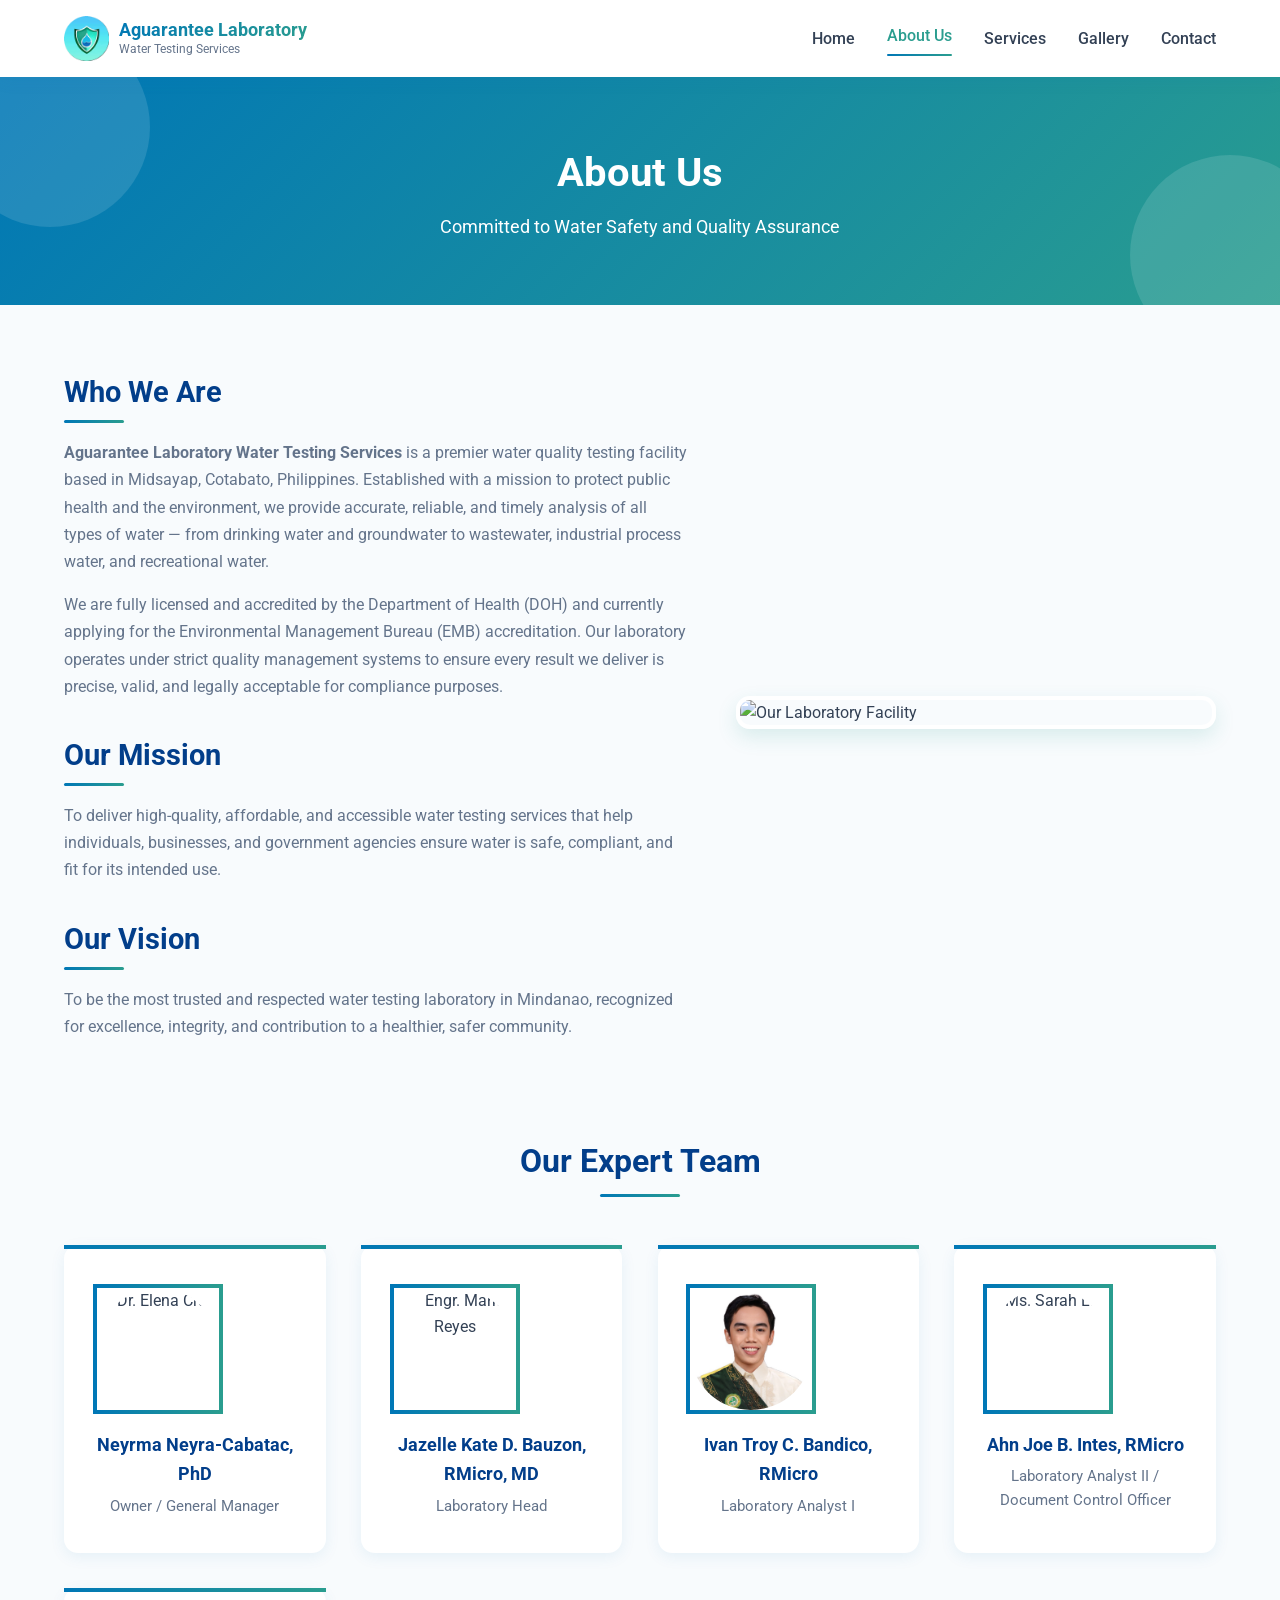
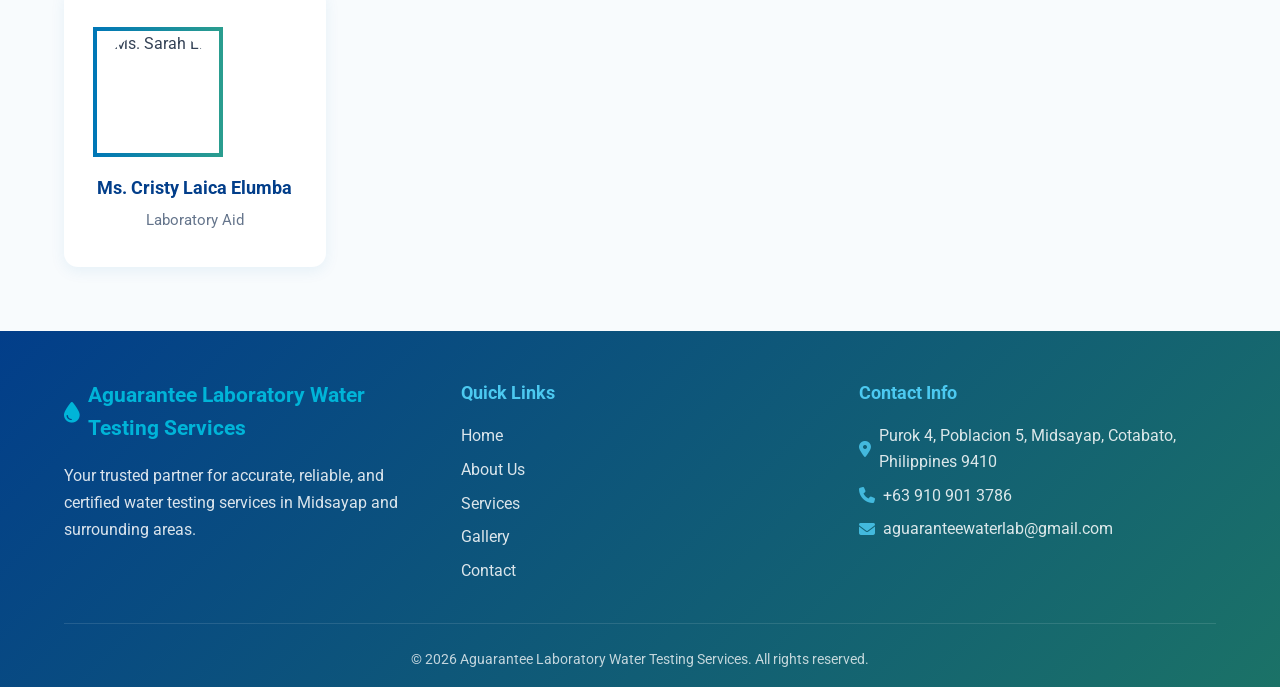
==== commit 505ab035: "Update about.html" ====
--- a/about.html
+++ b/about.html
@@ -421,7 +421,7 @@
                         <p>Laboratory Head</p>
                     </div>
                     <div class="team-member">
-                        <img src="pictures/Ivan Troy Bandico.jpg&auto=format&fit=crop&w=300&q=80" alt="Ivan Troy Bandico" loading="lazy">
+                        <img src="images/Ivan Troy Bandico.jpg" alt="Ivan Troy Bandico" loading="lazy">
                         <h3>Ivan Troy C. Bandico, RMicro</h3>
                         <p>Laboratory Analyst I</p>
                     </div>
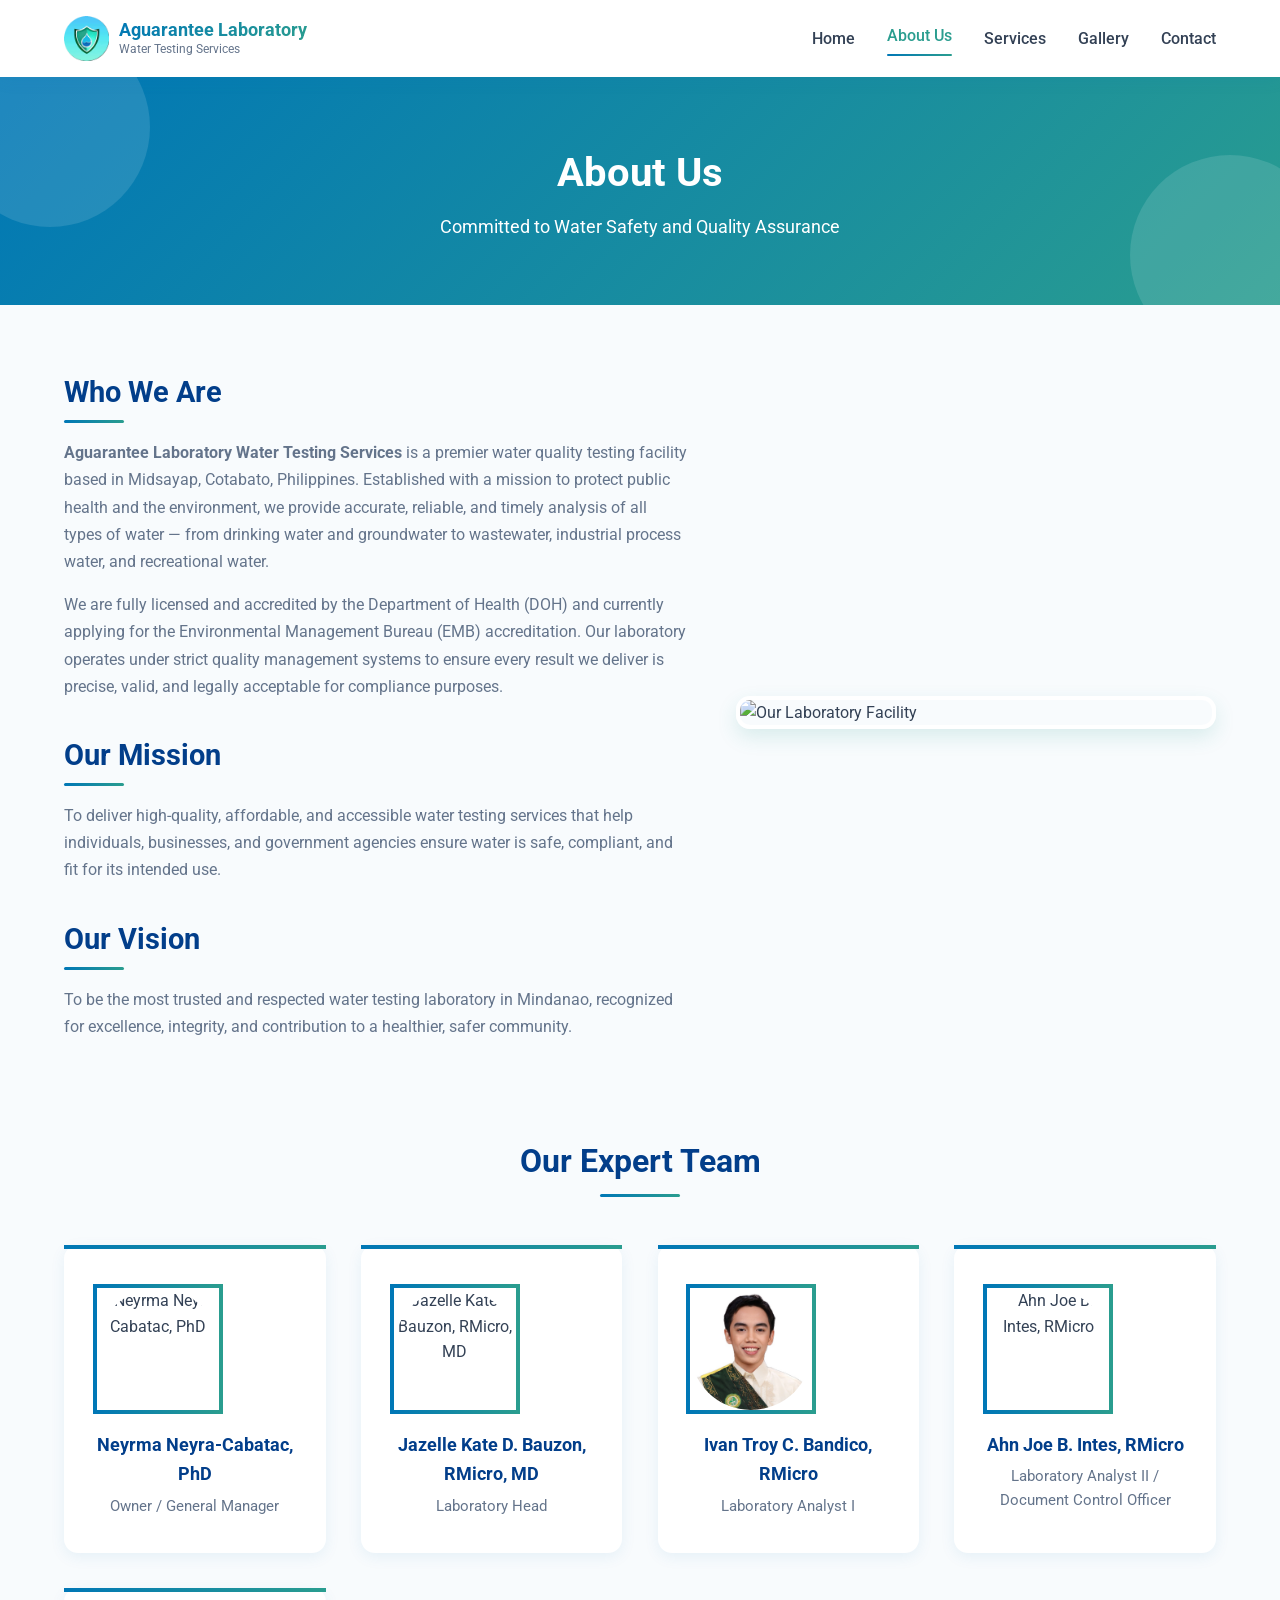
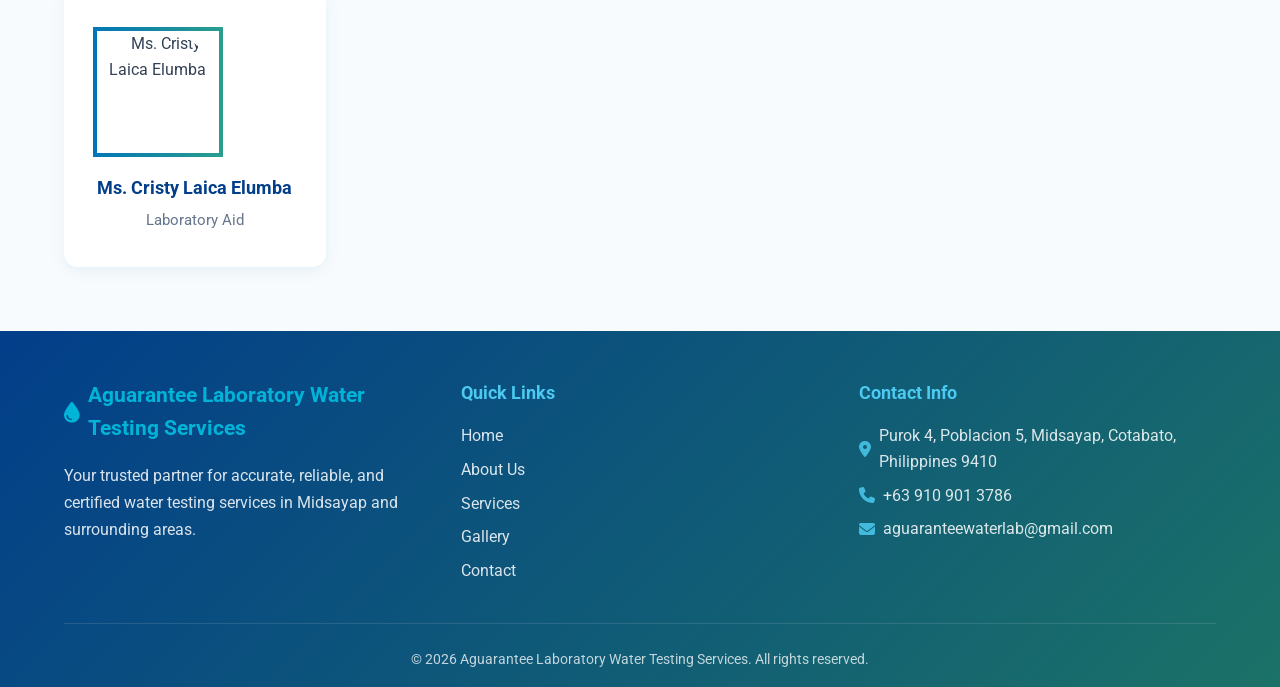
==== commit fd30905d: "Update about.html" ====
--- a/about.html
+++ b/about.html
@@ -403,7 +403,7 @@
                     <p>To be the most trusted and respected water testing laboratory in Mindanao, recognized for excellence, integrity, and contribution to a healthier, safer community.</p>
                 </div>
                 <div class="about-image">
-                    <img src="https://images.unsplash.com/photo-1581091226825-a6a2a5aee158?ixlib=rb-4.0.3&auto=format&fit=crop&w=600&q=80" alt="Our Laboratory Facility" loading="lazy">
+                    <img src="https://encrypted-tbn0.gstatic.com/images?q=tbn:ANd9GcTBMTrwYVSlPKabdZsytPiniyqkrT_an_EI16SjJnwRK26eD5o2nuUhcos&s=10" alt="Our Laboratory Facility" loading="lazy">
                 </div>
             </div>
 
@@ -411,12 +411,12 @@
                 <h2 class="section-title">Our Expert Team</h2>
                 <div class="team-grid">
                     <div class="team-member">
-                        <img src="https://images.unsplash.com/photo-1556157384-52f1b3100c47?ixlib=rb-4.0.3&auto=format&fit=crop&w=300&q=80" alt="Dr. Elena Cruz" loading="lazy">
+                        <img src="images/Neyrma Neyra-Cabatac.jpg" alt="Neyrma Neyra-Cabatac, PhD" loading="lazy">
                         <h3>Neyrma Neyra-Cabatac, PhD</h3>
                         <p>Owner / General Manager</p>
                     </div>
                     <div class="team-member">
-                        <img src="https://images.unsplash.com/photo-1507003211169-0a1dd7228f2d?ixlib=rb-4.0.3&auto=format&fit=crop&w=300&q=80" alt="Engr. Mark Reyes" loading="lazy">
+                        <img src="images/Jazelle Kate Bauzon.jpg" alt="Jazelle Kate D. Bauzon, RMicro, MD" loading="lazy">
                         <h3>Jazelle Kate D. Bauzon, RMicro, MD</h3>
                         <p>Laboratory Head</p>
                     </div>
@@ -426,12 +426,12 @@
                         <p>Laboratory Analyst I</p>
                     </div>
                     <div class="team-member">
-                        <img src="https://images.unsplash.com/photo-1573497019940-1c28c88b4f3e?ixlib=rb-4.0.3&auto=format&fit=crop&w=300&q=80" alt="Ms. Sarah Lim" loading="lazy">
+                        <img src="images/Ahn Joe Intes.jpg" alt="Ahn Joe B. Intes, RMicro" loading="lazy">
                         <h3>Ahn Joe B. Intes, RMicro</h3>
                         <p>Laboratory Analyst II / Document Control Officer</p>
                     </div>
                     <div class="team-member">
-                        <img src="https://images.unsplash.com/photo-1573497019940-1c28c88b4f3e?ixlib=rb-4.0.3&auto=format&fit=crop&w=300&q=80" alt="Ms. Sarah Lim" loading="lazy">
+                        <img src="images/Cristy Laica Elumba.jpg" alt="Ms. Cristy Laica Elumba" loading="lazy">
                         <h3>Ms. Cristy Laica Elumba</h3>
                         <p>Laboratory Aid</p>
                     </div>
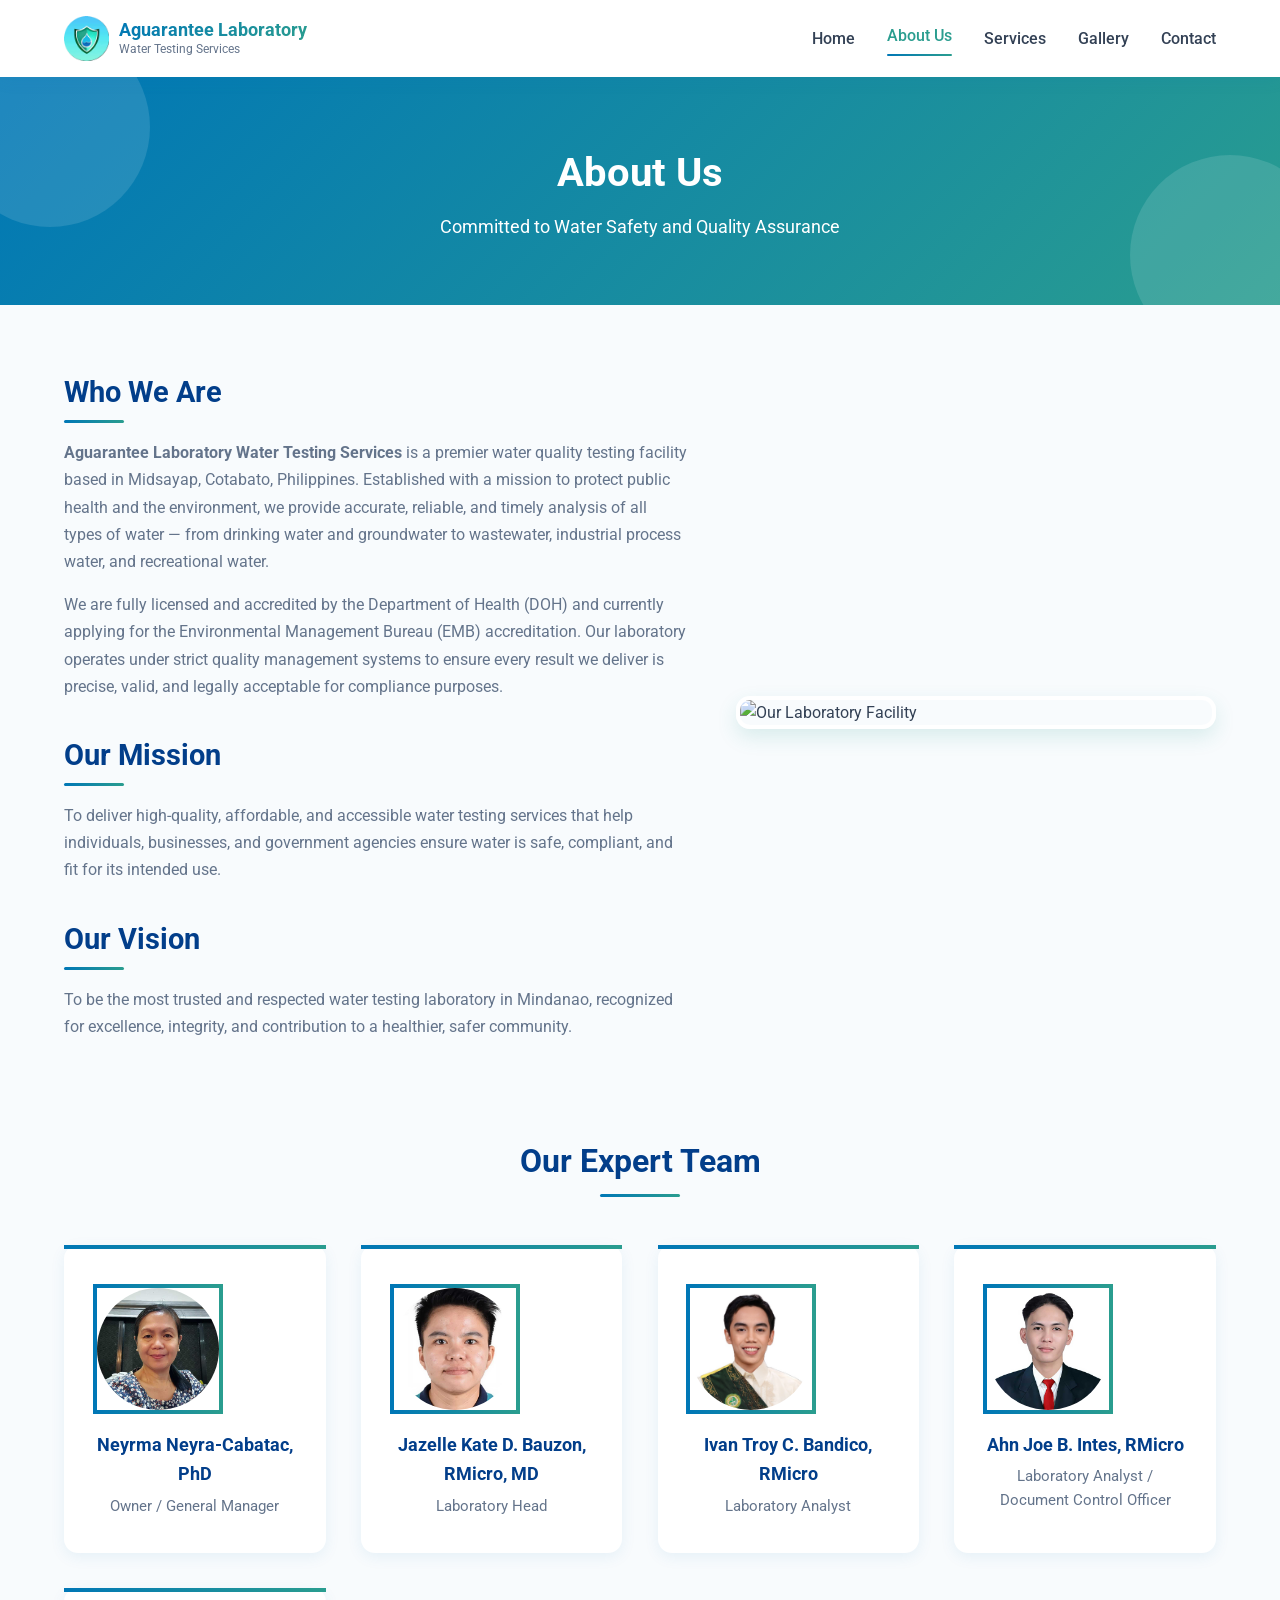
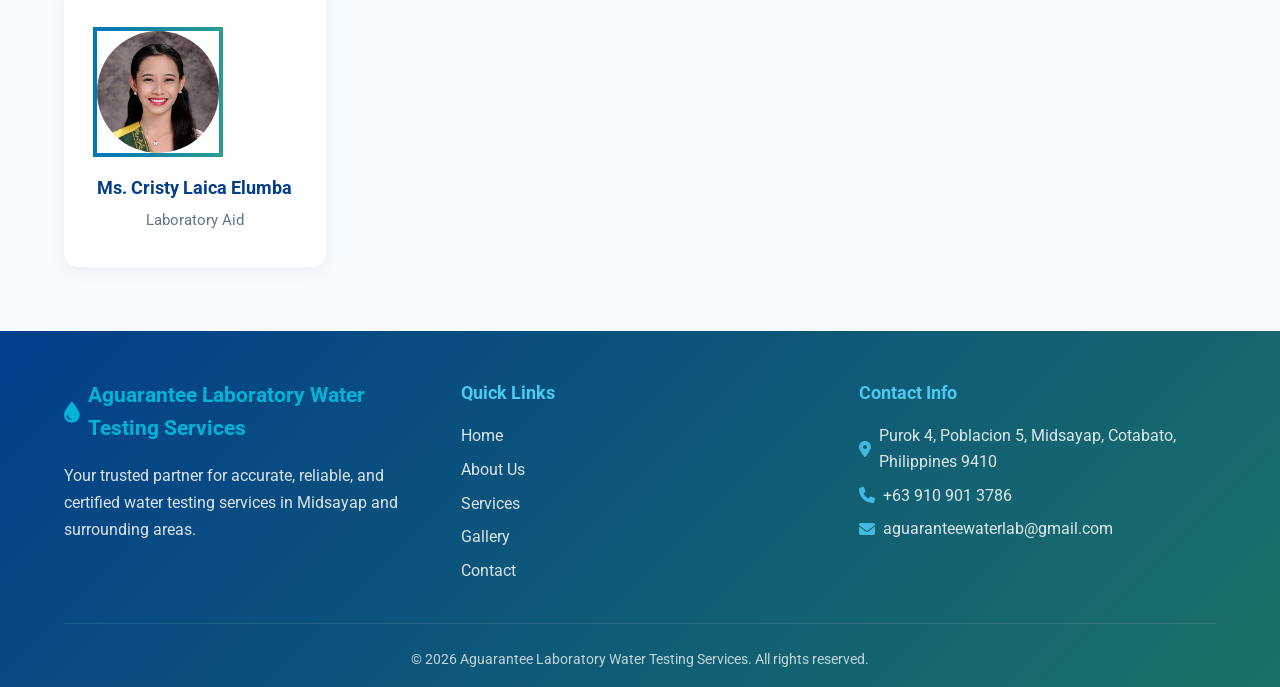
==== commit 07e03c6d: "Update about.html" ====
--- a/about.html
+++ b/about.html
@@ -423,12 +423,12 @@
                     <div class="team-member">
                         <img src="images/Ivan Troy Bandico.jpg" alt="Ivan Troy Bandico" loading="lazy">
                         <h3>Ivan Troy C. Bandico, RMicro</h3>
-                        <p>Laboratory Analyst I</p>
+                        <p>Laboratory Analyst</p>
                     </div>
                     <div class="team-member">
                         <img src="images/Ahn Joe Intes.jpg" alt="Ahn Joe B. Intes, RMicro" loading="lazy">
                         <h3>Ahn Joe B. Intes, RMicro</h3>
-                        <p>Laboratory Analyst II / Document Control Officer</p>
+                        <p>Laboratory Analyst / Document Control Officer</p>
                     </div>
                     <div class="team-member">
                         <img src="images/Cristy Laica Elumba.jpg" alt="Ms. Cristy Laica Elumba" loading="lazy">
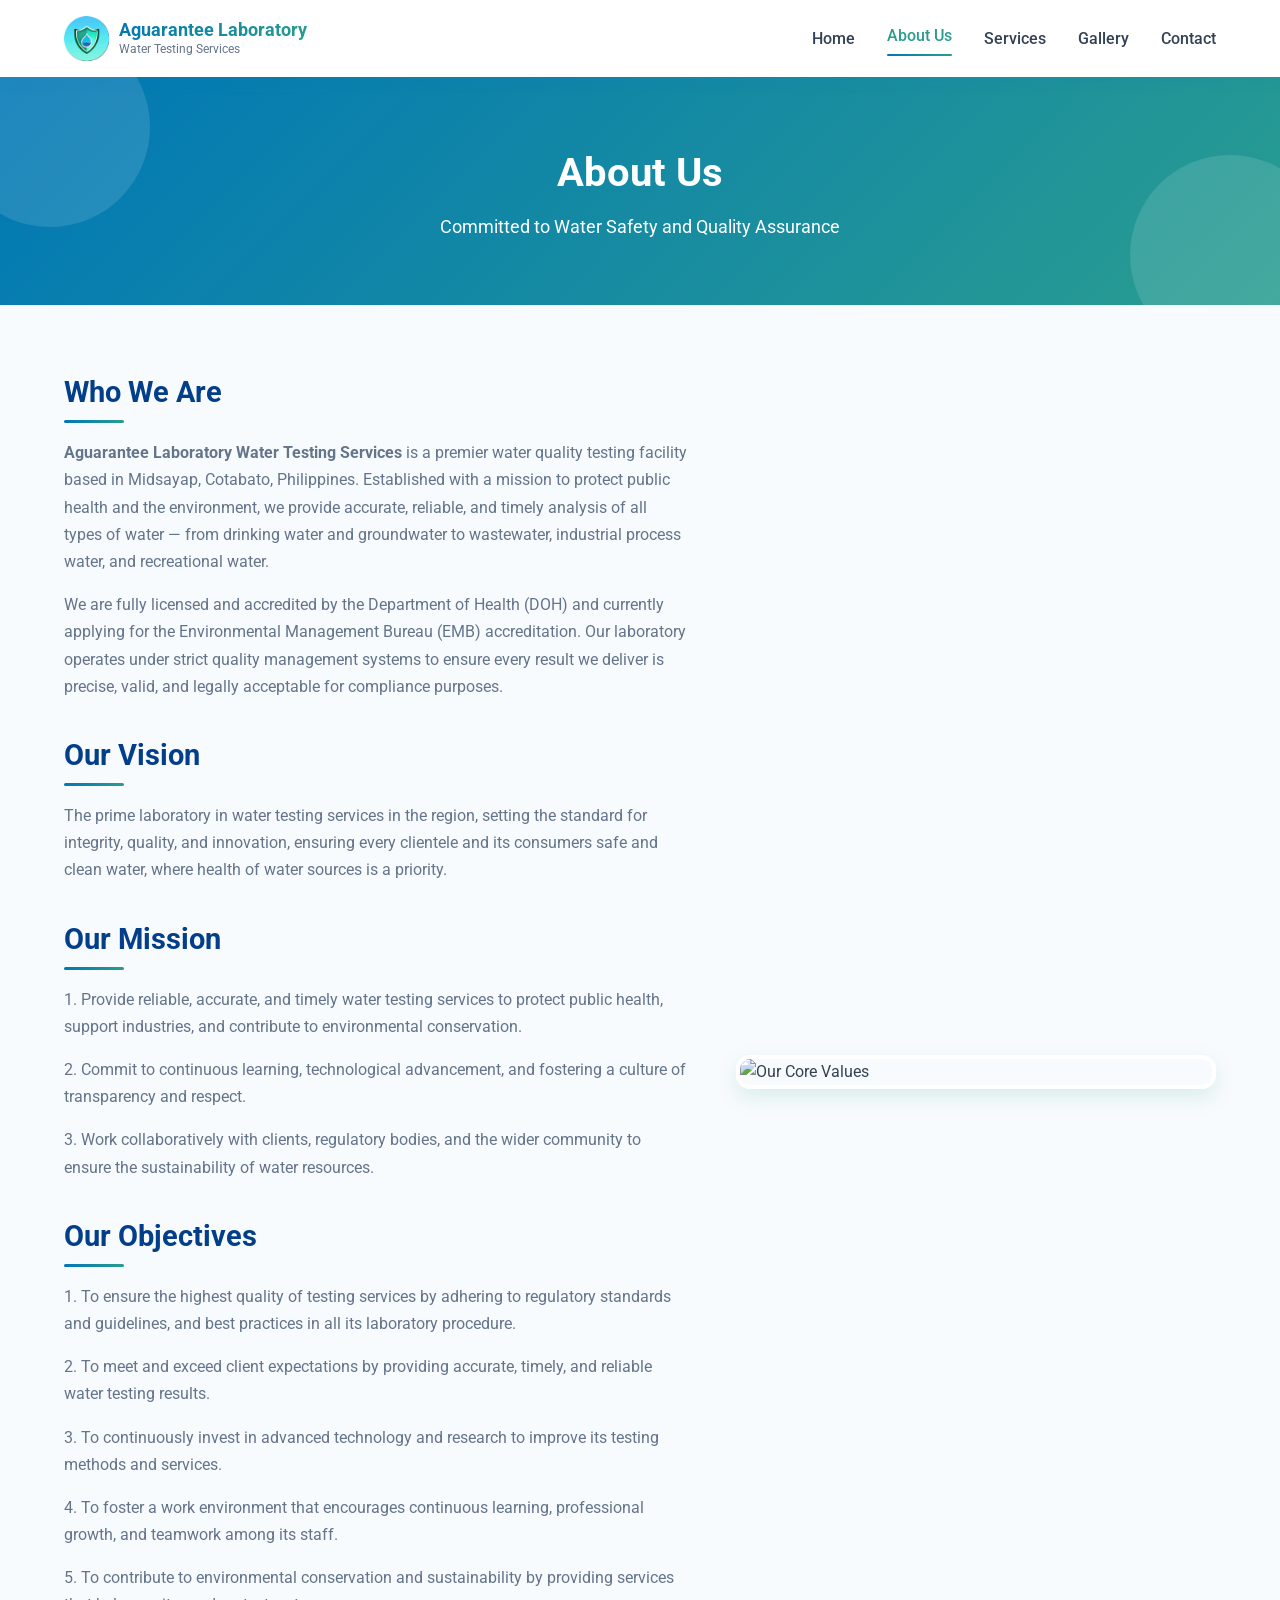
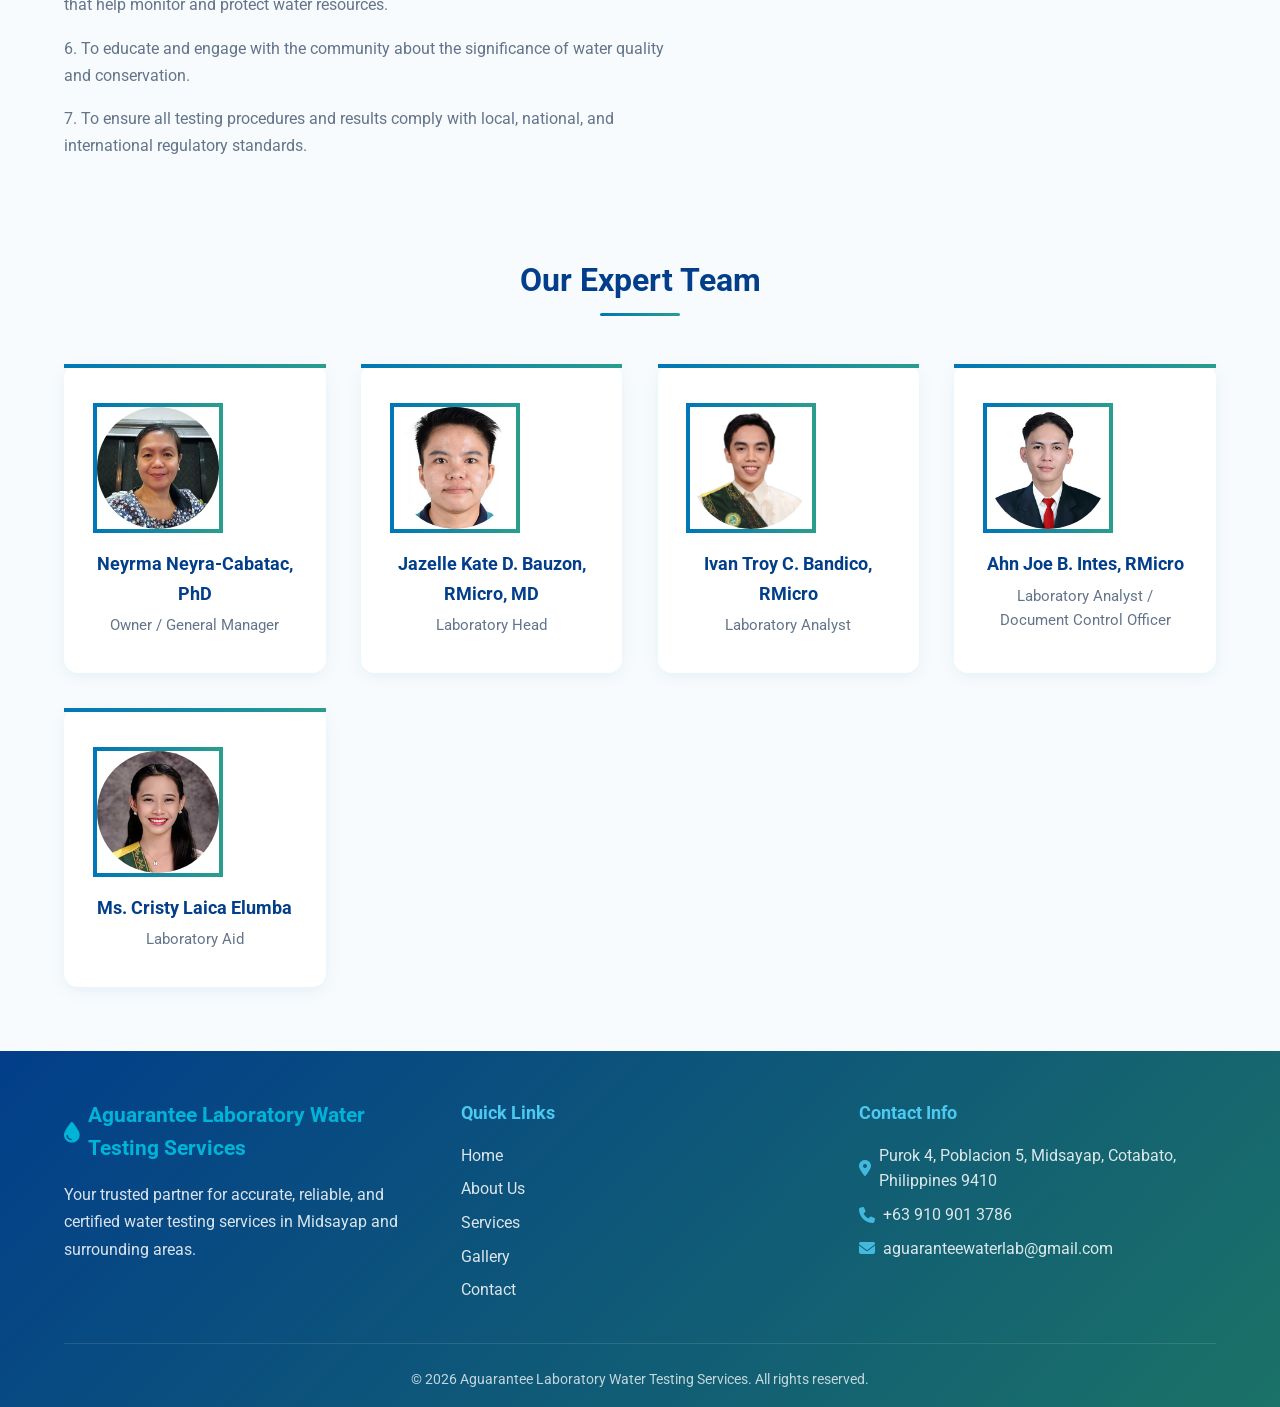
==== commit 91862f28: "Update about.html" ====
--- a/about.html
+++ b/about.html
@@ -396,14 +396,27 @@
                     
                     <p>We are fully licensed and accredited by the Department of Health (DOH) and currently applying for the Environmental Management Bureau (EMB) accreditation. Our laboratory operates under strict quality management systems to ensure every result we deliver is precise, valid, and legally acceptable for compliance purposes.</p>
 
+                    <h2>Our Vision</h2>
+                    <p>The prime laboratory in water testing services in the region, setting the standard for integrity, quality, and innovation, ensuring every clientele and its consumers safe and clean water, where health of water sources is a priority.</p>                    
+                    
                     <h2>Our Mission</h2>
-                    <p>To deliver high-quality, affordable, and accessible water testing services that help individuals, businesses, and government agencies ensure water is safe, compliant, and fit for its intended use.</p>
-
-                    <h2>Our Vision</h2>
-                    <p>To be the most trusted and respected water testing laboratory in Mindanao, recognized for excellence, integrity, and contribution to a healthier, safer community.</p>
+                    <p>1. Provide reliable, accurate, and timely water testing services to protect public health, support industries, and contribute to environmental conservation.</p>
+                    
+                    <p>2. Commit to continuous learning, technological advancement, and fostering a culture of transparency and respect.</p>
+                        
+                    <p>3. Work collaboratively with clients, regulatory bodies, and the wider community to ensure the sustainability of water resources.</p>
+                    
+                    <h2>Our Objectives</h2>                  
+                    <p>1. To ensure the highest quality of testing services by adhering to regulatory standards and guidelines, and best practices in all its laboratory procedure.</p>
+                    <p>2. To meet and exceed client expectations by providing accurate, timely, and reliable water testing results.</p>
+                    <p>3. To continuously invest in advanced technology and research to improve its testing methods and services.</p>
+                    <p>4. To foster a work environment that encourages continuous learning, professional growth, and teamwork among its staff.</p>
+                    <p>5. To contribute to environmental conservation and sustainability by providing services that help monitor and protect water resources.</p>
+                    <p>6. To educate and engage with the community about the significance of water quality and conservation.</p>
+                    <p>7. To ensure all testing procedures and results comply with local, national, and international regulatory standards.</p>                 
                 </div>
                 <div class="about-image">
-                    <img src="https://encrypted-tbn0.gstatic.com/images?q=tbn:ANd9GcTBMTrwYVSlPKabdZsytPiniyqkrT_an_EI16SjJnwRK26eD5o2nuUhcos&s=10" alt="Our Laboratory Facility" loading="lazy">
+                    <img src="images/core values.jpg" alt="Our Core Values" loading="lazy">
                 </div>
             </div>
 
